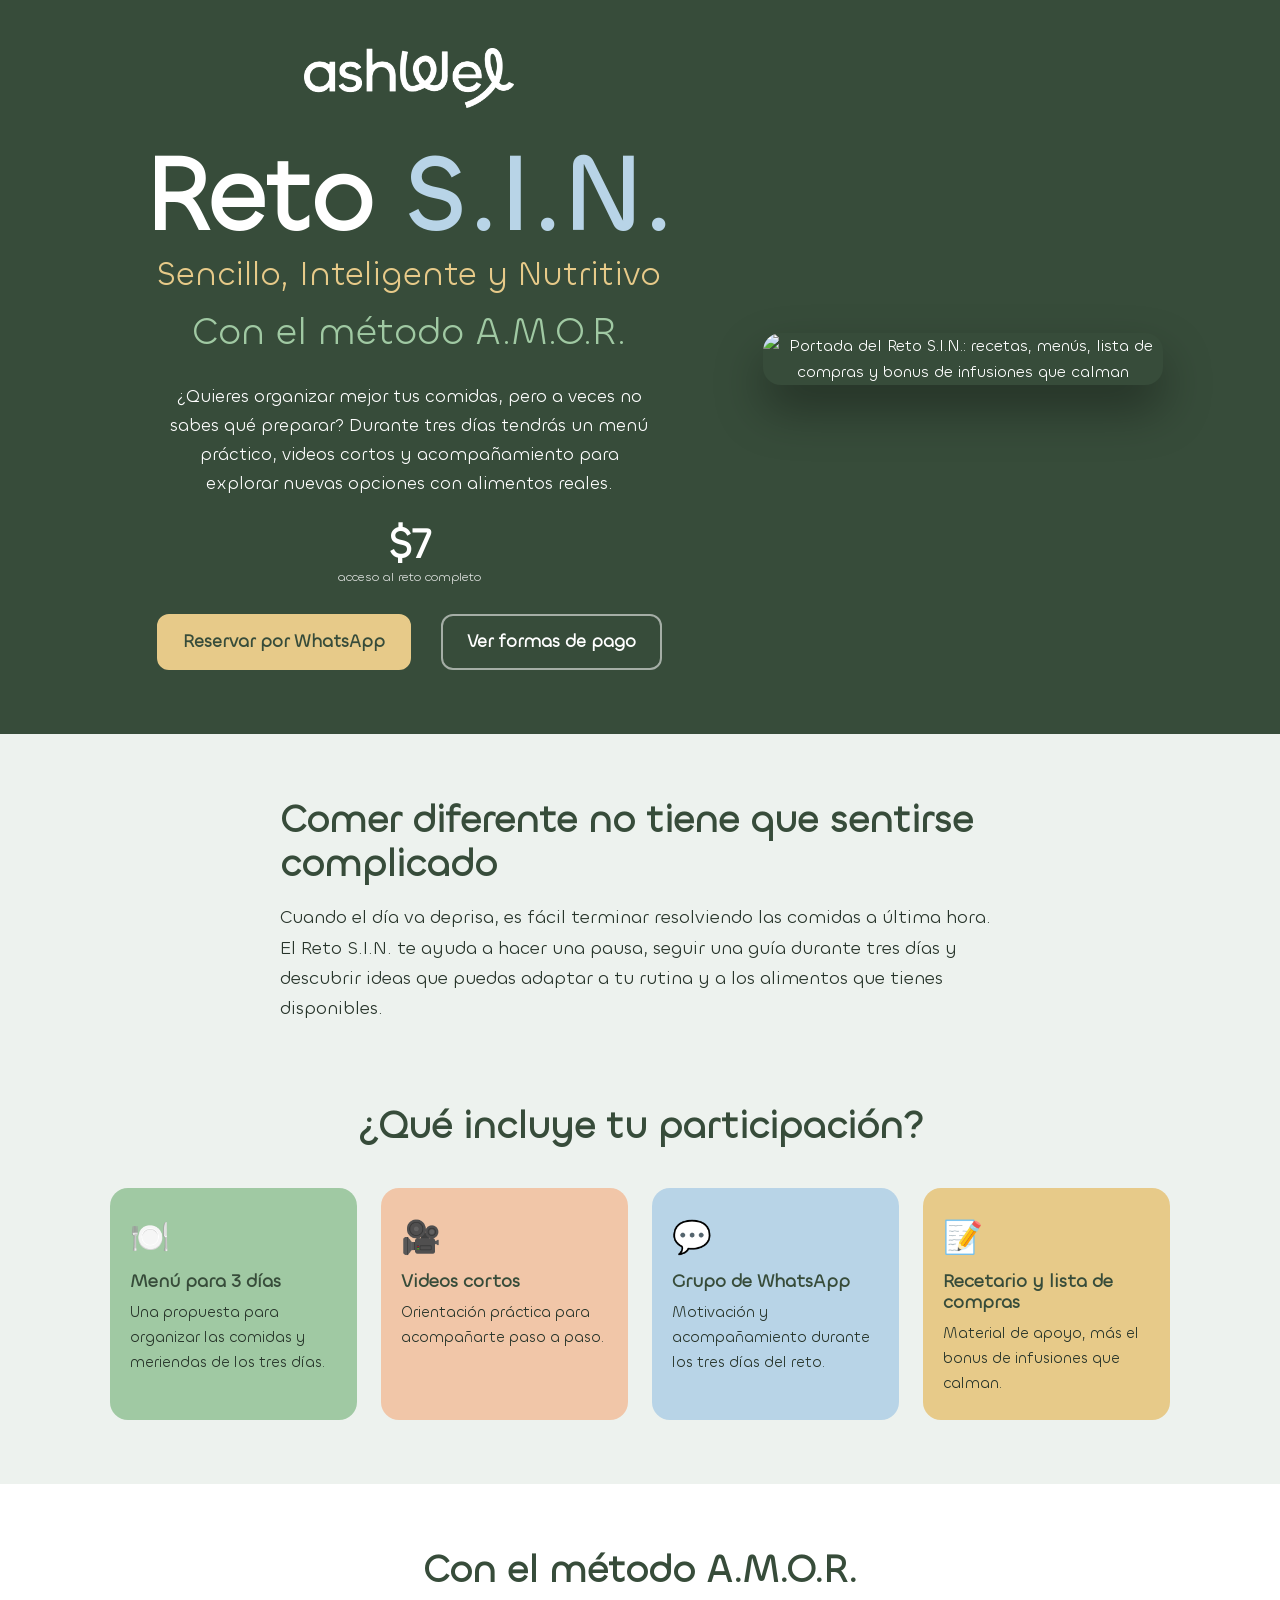
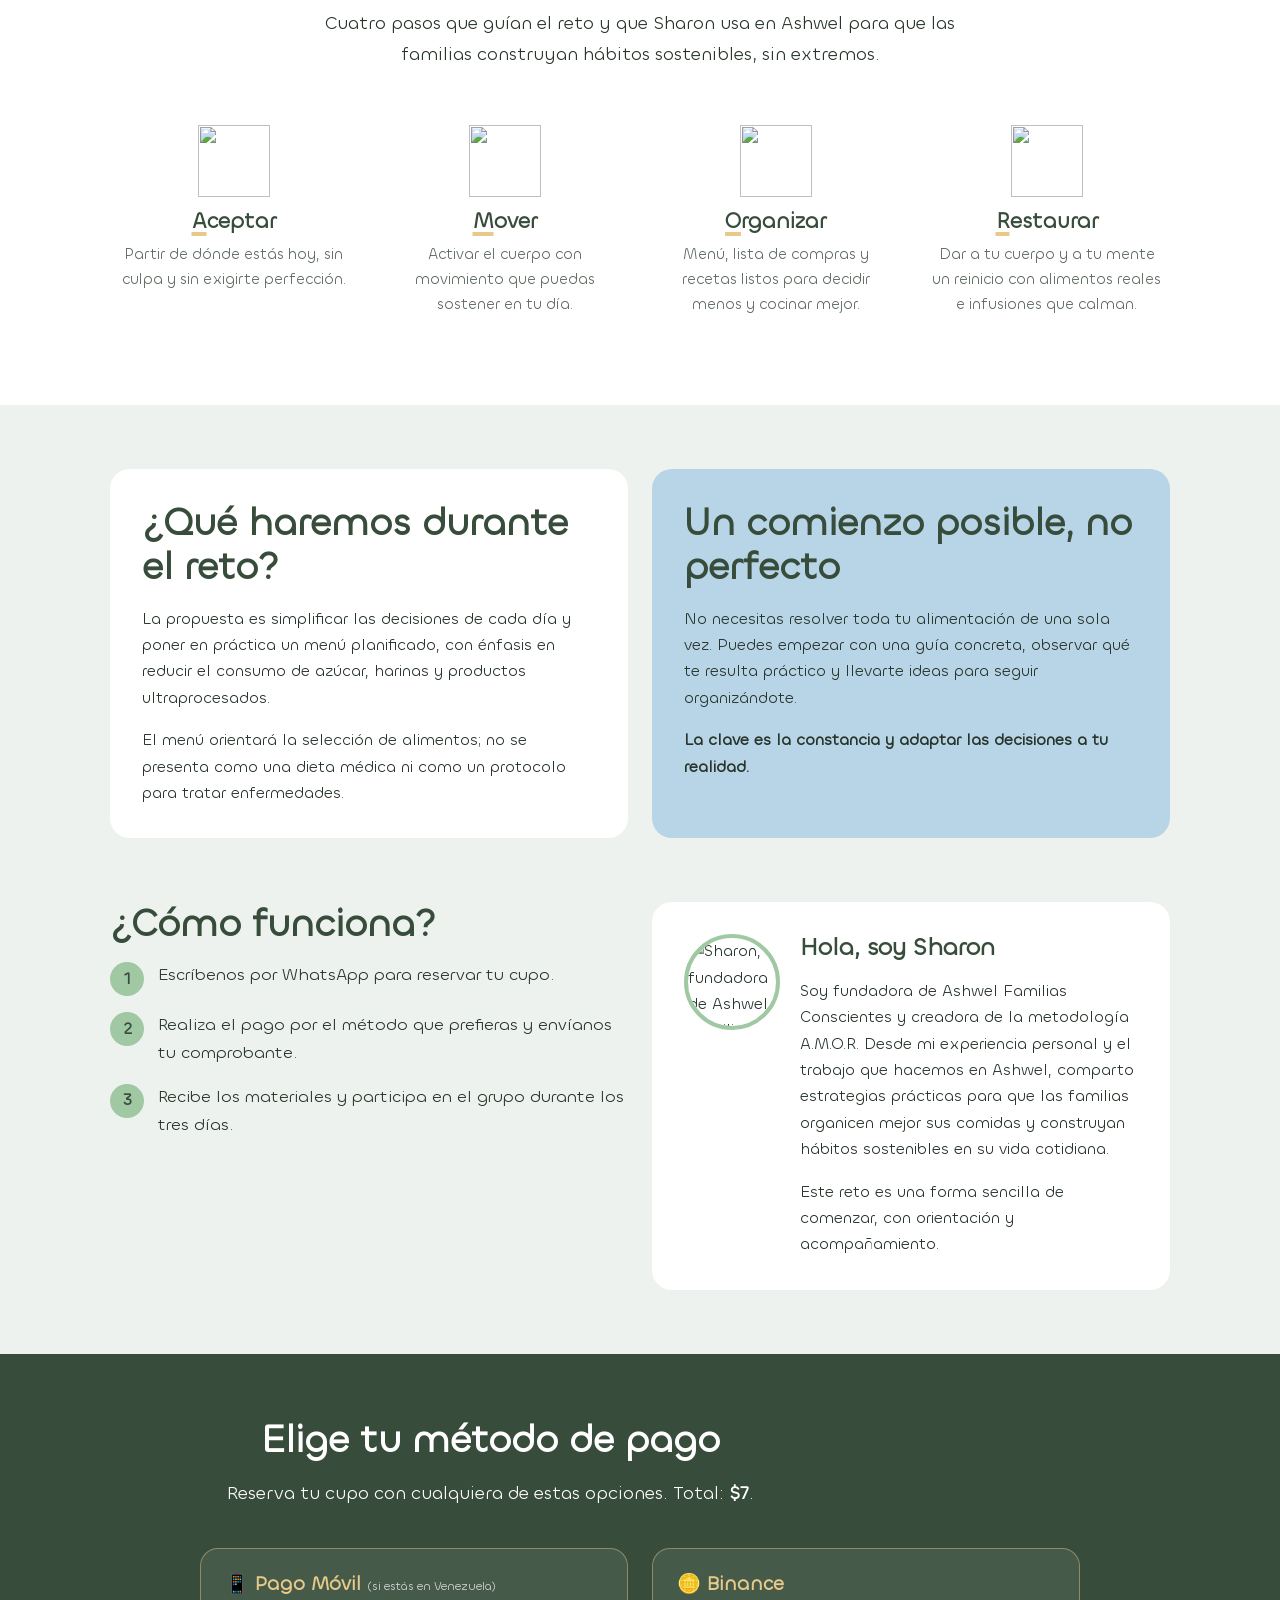
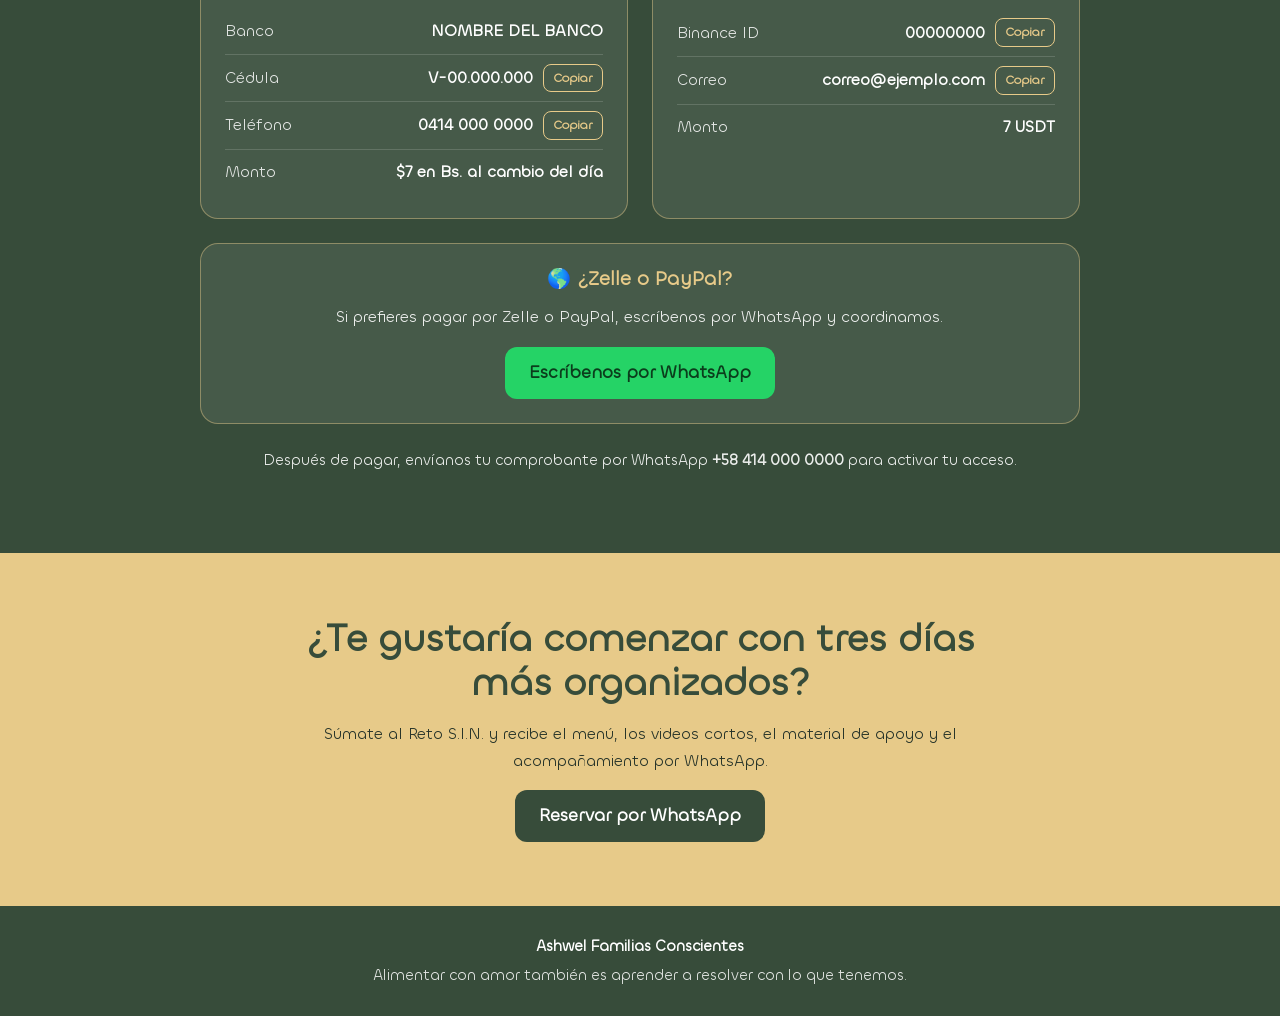
==== education/sin/index.html @ 54a3da15 "Create Reto SIN landing page." ====
<!DOCTYPE html>
<html lang="es">
<head>
  <meta charset="UTF-8">
  <meta name="viewport" content="width=device-width, initial-scale=1">
  <title>Reto S.I.N. · Sencillo Inteligente y Nutritivo | Ashwel Familias Conscientes</title>
  <meta name="description" content="Tres días con menú completo, recetario, lista de compras, videos cortos y acompañamiento por WhatsApp, con el método A.M.O.R. de Ashwel.">
  <meta name="theme-color" content="#374C3A">
  <link rel="icon" type="image/png" href="../../img/logo_mini_blanco.png">

  <!-- Logo VERDE OSCURO cuando la pestaña/sistema está en MODO CLARO -->
  <link rel="icon" type="image/png" href="../../img/logo_mini.png" media="(prefers-color-scheme: light)">

  <!-- Logo BLANCO cuando la pestaña/sistema está en MODO OSCURO -->
  <link rel="icon" type="image/png" href="../../img/logo_mini_blanco.png" media="(prefers-color-scheme: dark)">

  <!-- Compartir en redes (WhatsApp, Instagram, Facebook). CAMBIAR tudominio.com por tu dominio real -->
  <meta property="og:type" content="website">
  <meta property="og:locale" content="es_LA">
  <meta property="og:site_name" content="Ashwel Familias Conscientes">
  <meta property="og:title" content="Reto S.I.N. · Reset Consciente en 3 Días">
  <meta property="og:description" content="Sencillo, Inteligente y Nutritivo. Menú, recetas, lista de compras y acompañamiento por WhatsApp.">
  <meta property="og:url" content="https://ashwel.com/education/sin/">
  <meta property="og:image" content="https://ashwel.com/education/sin/img/og-reto-sin.jpg">
  <meta property="og:image:width" content="1200">
  <meta property="og:image:height" content="630">
  <meta name="twitter:card" content="summary_large_image">
  <meta name="twitter:title" content="Reto S.I.N. · Reset Consciente en 3 Días">
  <meta name="twitter:description" content="Sencillo, Inteligente y Nutritivo. Menú, recetas, lista de compras y acompañamiento por WhatsApp.">
  <meta name="twitter:image" content="https://ashwel.com/education/sin/img/og-reto-sin.jpg">

  <!-- Bootstrap 5 + Bootstrap Icons -->
  <link href="https://cdn.jsdelivr.net/npm/bootstrap@5.3.3/dist/css/bootstrap.min.css" rel="stylesheet">
  <link href="https://cdn.jsdelivr.net/npm/bootstrap-icons@1.11.3/font/bootstrap-icons.min.css" rel="stylesheet">

  <!-- Tipografía oficial (Chillax) y estilos globales del proyecto -->
  <link rel="stylesheet" href="../../css/chillax.css">
  <link rel="stylesheet" href="../../css/styles.css">

  <!-- Estilos propios de esta landing (van al final para tener prioridad) -->
  <link rel="stylesheet" href="css/styles.css">
</head>
<body>

  <!-- HERO -->
  <header class="hero">
    <div class="container">
      <div class="row align-items-center g-4 g-lg-5">
        <div class="col-lg-7 order-2 order-lg-1">
          <img class="hero-logo" src="../../img/logo_blanco.png" alt="Ashwel Familias Conscientes">
          <p class="hero-kicker">Reto <span>S.I.N.</span></p>
          <h1>Sencillo, Inteligente y Nutritivo</h1>
          <p class="hero-sub">Con el método A.M.O.R.</p>
          <p class="hero-copy">
            ¿Quieres organizar mejor tus comidas, pero a veces no sabes qué preparar?
            Durante tres días tendrás un menú práctico, videos cortos y acompañamiento
            para explorar nuevas opciones con alimentos reales.
          </p>
          <div class="hero-actions justify-content-center">
            <div class="price">$7 <small>acceso al reto completo</small></div>
            <a class="btn btn-sin btn-lg btn-whatsapp" href="https://wa.me/584140000000?text=Hola%2C%20quiero%20reservar%20mi%20cupo%20en%20el%20Reto%20S.I.N.%20de%20Ashwel." target="_blank" rel="noopener noreferrer">Reservar por WhatsApp</a>
            <a class="btn btn-ghost btn-lg btn-payments-type" href="#pago">Ver formas de pago</a>
          </div>
        </div>
        <div class="col-lg-5 order-1 order-lg-2 text-center">
          <img class="hero-cover" src="img/portada-reto-sin.png" alt="Portada del Reto S.I.N.: recetas, menús, lista de compras y bonus de infusiones que calman" width="480" height="640">
        </div>
      </div>
    </div>
  </header>

  <main>
    <!-- PROBLEMA -->
    <section class="section">
      <div class="container narrow">
        <h2>Comer diferente no tiene que sentirse complicado</h2>
        <p class="lead">
          Cuando el día va deprisa, es fácil terminar resolviendo las comidas a última hora.
          El Reto S.I.N. te ayuda a hacer una pausa, seguir una guía durante tres días y
          descubrir ideas que puedas adaptar a tu rutina y a los alimentos que tienes disponibles.
        </p>
      </div>
    </section>

    <!-- QUÉ INCLUYE -->
    <section class="section pt-0">
      <div class="container">
        <h2 class="text-center">¿Qué incluye tu participación?</h2>
        <div class="row g-3 g-lg-4 mt-2">
          <div class="col-6 col-lg-3">
            <article class="include h-100 tone-life">
              <span class="include-icon" aria-hidden="true">🍽️</span>
              <h3>Menú para 3 días</h3>
              <p>Una propuesta para organizar las comidas y meriendas de los tres días.</p>
            </article>
          </div>
          <div class="col-6 col-lg-3">
            <article class="include h-100 tone-sand">
              <span class="include-icon" aria-hidden="true">🎥</span>
              <h3>Videos cortos</h3>
              <p>Orientación práctica para acompañarte paso a paso.</p>
            </article>
          </div>
          <div class="col-6 col-lg-3">
            <article class="include h-100 tone-blue">
              <span class="include-icon" aria-hidden="true">💬</span>
              <h3>Grupo de WhatsApp</h3>
              <p>Motivación y acompañamiento durante los tres días del reto.</p>
            </article>
          </div>
          <div class="col-6 col-lg-3">
            <article class="include h-100 tone-crayola">
              <span class="include-icon" aria-hidden="true">📝</span>
              <h3>Recetario y lista de compras</h3>
              <p>Material de apoyo, más el bonus de infusiones que calman.</p>
            </article>
          </div>
        </div>
      </div>
    </section>

    <!-- MÉTODO A.M.O.R. -->
    <section class="section amor" id="metodo">
      <div class="container">
        <div class="row justify-content-center">
          <div class="col-lg-8 text-center">
            <h2>Con el método A.M.O.R.</h2>
            <p class="lead">
              Cuatro pasos que guían el reto y que Sharon usa en Ashwel para que las familias
              construyan hábitos sostenibles, sin extremos.
            </p>
          </div>
        </div>
        <div class="row g-3 g-lg-4 mt-2">
          <div class="col-6 col-lg-3">
            <div class="amor-item">
              <img src="img/amor-aceptar.png" alt="" width="72" height="72">
              <h3><span>A</span>ceptar</h3>
              <p>Partir de dónde estás hoy, sin culpa y sin exigirte perfección.</p>
            </div>
          </div>
          <div class="col-6 col-lg-3">
            <div class="amor-item">
              <img src="img/amor-mover.png" alt="" width="72" height="72">
              <h3><span>M</span>over</h3>
              <p>Activar el cuerpo con movimiento que puedas sostener en tu día.</p>
            </div>
          </div>
          <div class="col-6 col-lg-3">
            <div class="amor-item">
              <img src="img/amor-organizar.png" alt="" width="72" height="72">
              <h3><span>O</span>rganizar</h3>
              <p>Menú, lista de compras y recetas listos para decidir menos y cocinar mejor.</p>
            </div>
          </div>
          <div class="col-6 col-lg-3">
            <div class="amor-item">
              <img src="img/amor-restaurar.png" alt="" width="72" height="72">
              <h3><span>R</span>estaurar</h3>
              <p>Dar a tu cuerpo y a tu mente un reinicio con alimentos reales e infusiones que calman.</p>
            </div>
          </div>
        </div>
      </div>
    </section>

    <!-- QUÉ HAREMOS -->
    <section class="section">
      <div class="container">
        <div class="row g-4">
          <div class="col-lg-6">
            <div class="panel h-100">
              <h2>¿Qué haremos durante el reto?</h2>
              <p>
                La propuesta es simplificar las decisiones de cada día y poner en práctica un menú
                planificado, con énfasis en reducir el consumo de azúcar, harinas y productos ultraprocesados.
              </p>
              <p class="mb-0">
                El menú orientará la selección de alimentos; no se presenta como una dieta médica ni
                como un protocolo para tratar enfermedades.
              </p>
            </div>
          </div>
          <div class="col-lg-6">
            <div class="panel panel-blue h-100">
              <h2>Un comienzo posible, no perfecto</h2>
              <p>
                No necesitas resolver toda tu alimentación de una sola vez. Puedes empezar con una guía
                concreta, observar qué te resulta práctico y llevarte ideas para seguir organizándote.
              </p>
              <p class="mb-0"><strong>La clave es la constancia y adaptar las decisiones a tu realidad.</strong></p>
            </div>
          </div>
        </div>
      </div>
    </section>

    <!-- CÓMO FUNCIONA + SHARON -->
    <section class="section pt-0">
      <div class="container">
        <div class="row g-4 align-items-start">
          <div class="col-lg-6">
            <h2>¿Cómo funciona?</h2>
            <ol class="steps">
              <li>Escríbenos por WhatsApp para reservar tu cupo.</li>
              <li>Realiza el pago por el método que prefieras y envíanos tu comprobante.</li>
              <li>Recibe los materiales y participa en el grupo durante los tres días.</li>
            </ol>
          </div>
          <div class="col-lg-6">
            <div class="panel sharon">
              <img src="img/sharon.jpg" alt="Sharon, fundadora de Ashwel Familias Conscientes" width="120" height="120">
              <div>
                <h2>Hola, soy Sharon</h2>
                <p>
                  Soy fundadora de Ashwel Familias Conscientes y creadora de la metodología A.M.O.R.
                  Desde mi experiencia personal y el trabajo que hacemos en Ashwel, comparto estrategias
                  prácticas para que las familias organicen mejor sus comidas y construyan hábitos
                  sostenibles en su vida cotidiana.
                </p>
                <p class="mb-0">Este reto es una forma sencilla de comenzar, con orientación y acompañamiento.</p>
              </div>
            </div>
          </div>
        </div>
      </div>
    </section>

    <!-- PAGO -->
    <section class="section pay" id="pago">
      <div class="container">
        <div class="narrow text-center">
          <h2>Elige tu método de pago</h2>
          <p class="lead">Reserva tu cupo con cualquiera de estas opciones. Total: <strong>$7</strong>.</p>
        </div>

        <div class="row g-3 g-lg-4 justify-content-center mt-1">
          <!-- Pago móvil -->
          <div class="col-md-6 col-lg-5">
            <div class="pay-card h-100">
              <h3><span aria-hidden="true">📱</span> Pago Móvil <small>(si estás en Venezuela)</small></h3>
              <dl class="pay-list">
                <div><dt>Banco</dt><dd>NOMBRE DEL BANCO</dd></div>
                <div><dt>Cédula</dt><dd><span id="pm-cedula">V-00.000.000</span><button type="button" class="copy" data-copy="pm-cedula">Copiar</button></dd></div>
                <div><dt>Teléfono</dt><dd><span id="pm-tel">0414 000 0000</span><button type="button" class="copy" data-copy="pm-tel">Copiar</button></dd></div>
                <div><dt>Monto</dt><dd>$7 en Bs. al cambio del día</dd></div>
              </dl>
            </div>
          </div>

          <!-- Binance -->
          <div class="col-md-6 col-lg-5">
            <div class="pay-card h-100">
              <h3><span aria-hidden="true">🪙</span> Binance</h3>
              <dl class="pay-list">
                <div><dt>Binance ID</dt><dd><span id="bn-id">00000000</span><button type="button" class="copy" data-copy="bn-id">Copiar</button></dd></div>
                <div><dt>Correo</dt><dd><span id="bn-mail">correo@ejemplo.com</span><button type="button" class="copy" data-copy="bn-mail">Copiar</button></dd></div>
                <div><dt>Monto</dt><dd>7 USDT</dd></div>
              </dl>
            </div>
          </div>

          <!-- Zelle / PayPal -->
          <div class="col-lg-10">
            <div class="pay-card pay-other text-center">
              <h3><span aria-hidden="true">🌎</span> ¿Zelle o PayPal?</h3>
              <p>Si prefieres pagar por Zelle o PayPal, escríbenos por WhatsApp y coordinamos.</p>
              <a class="btn btn-wa btn-lg" href="https://wa.me/584140000000?text=Hola%2C%20quiero%20pagar%20el%20Reto%20S.I.N.%20por%20Zelle%2FPayPal." target="_blank" rel="noopener noreferrer">Escríbenos por WhatsApp</a>
            </div>
          </div>
        </div>
        <p class="text-center pay-note">
          Después de pagar, envíanos tu comprobante por WhatsApp
          <strong>+58 414 000 0000</strong> para activar tu acceso.
        </p>
      </div>
    </section>

    <!-- CTA FINAL -->
    <section class="final-cta">
      <div class="container narrow text-center">
        <h2>¿Te gustaría comenzar con tres días más organizados?</h2>
        <p>Súmate al Reto S.I.N. y recibe el menú, los videos cortos, el material de apoyo y el acompañamiento por WhatsApp.</p>
        <a class="btn btn-dark-sin btn-lg" href="https://wa.me/584140000000?text=Hola%2C%20quiero%20reservar%20mi%20cupo%20en%20el%20Reto%20S.I.N.%20de%20Ashwel." target="_blank" rel="noopener noreferrer">Reservar por WhatsApp</a>
      </div>
    </section>
  </main>

  <footer class="site-footer">
    <strong>Ashwel Familias Conscientes</strong>
    <p>Alimentar con amor también es aprender a resolver con lo que tenemos.</p>
  </footer>

  <script src="https://cdn.jsdelivr.net/npm/bootstrap@5.3.3/dist/js/bootstrap.bundle.min.js"></script>
  <script src="js/sin.js"></script>
</body>
</html>
---- css/chillax.css ----
/**
 * @license
 *
 * Font Family: Chillax
 * Designed by: Manushi Parikh
 * URL: https://www.fontshare.com/fonts/chillax
 * © 2023 Indian Type Foundry
 *
 * Font Styles:
 * Chillax Variable(Variable font)
 * Chillax Extralight
 * Chillax Light
 * Chillax Regular
 * Chillax Medium
 * Chillax Semibold
 * Chillax Bold
 *
*/


/**
* This is a variable font
* You can controll variable axes as shown below:
* font-variation-settings: 'wght' 700.0;
*
* available axes:

* 'wght' (range from 200.0 to 700.0)

*/

@font-face {
  font-family: 'Chillax-Variable';
  src: url('../fonts/Chillax-Variable.woff2') format('woff2'),
       url('../fonts/Chillax-Variable.woff') format('woff'),
       url('../fonts/Chillax-Variable.ttf') format('truetype');
       font-weight: 200 700;
       font-display: swap;
       font-style: normal;
}


@font-face {
  font-family: 'Chillax-Extralight';
  src: url('../fonts/Chillax-Extralight.woff2') format('woff2'),
       url('../fonts/Chillax-Extralight.woff') format('woff'),
       url('../fonts/Chillax-Extralight.ttf') format('truetype');
       font-weight: 200;
       font-display: swap;
       font-style: normal;
}


@font-face {
  font-family: 'Chillax-Light';
  src: url('../fonts/Chillax-Light.woff2') format('woff2'),
       url('../fonts/Chillax-Light.woff') format('woff'),
       url('../fonts/Chillax-Light.ttf') format('truetype');
       font-weight: 300;
       font-display: swap;
       font-style: normal;
}


@font-face {
  font-family: 'Chillax-Regular';
  src: url('../fonts/Chillax-Regular.woff2') format('woff2'),
       url('../fonts/Chillax-Regular.woff') format('woff'),
       url('../fonts/Chillax-Regular.ttf') format('truetype');
       font-weight: 400;
       font-display: swap;
       font-style: normal;
}


@font-face {
  font-family: 'Chillax-Medium';
  src: url('../fonts/Chillax-Medium.woff2') format('woff2'),
       url('../fonts/Chillax-Medium.woff') format('woff'),
       url('../fonts/Chillax-Medium.ttf') format('truetype');
       font-weight: 500;
       font-display: swap;
       font-style: normal;
}


@font-face {
  font-family: 'Chillax-Semibold';
  src: url('../fonts/Chillax-Semibold.woff2') format('woff2'),
       url('../fonts/Chillax-Semibold.woff') format('woff'),
       url('../fonts/Chillax-Semibold.ttf') format('truetype');
       font-weight: 600;
       font-display: swap;
       font-style: normal;
}


@font-face {
  font-family: 'Chillax-Bold';
  src: url('../fonts/Chillax-Bold.woff2') format('woff2'),
       url('../fonts/Chillax-Bold.woff') format('woff'),
       url('../fonts/Chillax-Bold.ttf') format('truetype');
       font-weight: 700;
       font-display: swap;
       font-style: normal;
}
---- css/styles.css ----
:root {
    /* Paleta de colores Ashwel */
    --primary: #374C3A; /* Green Ashwel */
    --primary-dark: #374C3A; /* Green Ashwel (Color del texto del logo) */
    --secondary: #A0C9A3; /* Green Life */
    --bg-creme: #E7CA89; /* Crayola */
    --bg-light: #EDF2EE; /* White Calm */
    --text-dark: #374C3A;
    --text-light: #EDF2EE;
    --white: #FFFFFF;
    --border-radius: 8px;
    --font-family: 'Chillax-Regular', 'Poppins', sans-serif;
    --font-family-extralight: 'Chillax-Extralight', 'Poppins', sans-serif;
    --font-family-light: 'Chillax-Light', 'Poppins', sans-serif;
    --font-family-medium: 'Chillax-Medium', 'Poppins', sans-serif;
    --font-family-semibold: 'Chillax-Semibold', 'Poppins', sans-serif;
    --font-family-bold: 'Chillax-Bold', 'Poppins', sans-serif;

    --bs-body-bg: #EDF2EE;
}

/* Scroll suave para los enlaces del menú */
html {
    scroll-behavior: smooth;
}

* {
    box-sizing: border-box;
    margin: 0;
    padding: 0;
}

body {
    font-family: var(--font-family);
    color: var(--text-dark);
    line-height: 1.6;
    background-color: var(--white);
}

h1, h2, h3, h4, h5, h6 {
    font-family: var(--font-family-semibold);
}

.container {
    max-width: 1100px;
    margin: 0 auto;
    padding: 0 20px;
}

.text-center {
    text-align: center;
}

/* --- Navbar --- */
/* .navbar {
    background-color: var(--white);
    box-shadow: 0 2px 10px rgba(0,0,0,0.05);
    position: sticky; /* Se queda pegado arriba */
   /* top: 0;
    z-index: 1000;
    padding: 10px 0;
} */
.nav-container {
    max-width: 1100px;
    margin: 0 auto;
    padding: 0 20px;
    display: flex;
    justify-content: space-between;
    align-items: center;
}
.nav-logo img {
    height: 45px; /* Ajusta la altura del logo según necesites */
    width: auto;
}
.nav-menu {
    display: flex;
    list-style: none;
    gap: 25px;
    align-items: center;
}
.nav-link {
    text-decoration: none;
    color: var(--text-dark);
    font-weight: 500;
    transition: color 0.3s ease;
    font-family: var(--font-family-medium);
}
.nav-link:hover {
    color: var(--primary);
}

/*backgrounds*/
.bg-primary {
    background-color: var(--primary) !important;
}
.bg-secondary {
    background-color: var(--secondary) !important;
}
.bg-creme {
    background-color: var(--bg-creme) !important;
}

/* Secciones */
.section {
    padding: 80px 0;
}
.section-light {
    background-color: var(--bg-light);
}

.section-title {
    font-size: 2.2rem;
    color: var(--primary-dark);
    margin-bottom: 40px;
    text-align: center;
    font-weight: 600;
}

/* Hero */
.hero {
    background-color: var(--bg-light);
    padding: 60px 0;
    text-align: center;
}
.hero-content {
    display: flex;
    flex-direction: column;
    align-items: center;
    gap: 20px;
}
.hero-image {
    width: 100%;
    max-width: 400px;
    border-radius: 10%; /* Circular */
    margin-bottom: 20px;
    box-shadow: 0 10px 20px rgba(0,0,0,0.1);
}
.hero h1 {
    font-size: 2.8rem;
    color: var(--primary-dark);
    line-height: 1.2;
    max-width: 800px;
}
.subtitle {
    font-size: 1.2rem;
    color: var(--text-dark);
    max-width: 600px;
}

/* Botones */
.btn {
    display: inline-block;
    padding: 14px 32px;
    border: none;
    border-radius: var(--border-radius);
    font-size: 1.1rem;
    font-weight: 600;
    cursor: pointer;
    text-decoration: none;
    transition: all 0.3s ease;
    font-family: var(--font-family);
}
.btn-primary {
    background-color: var(--primary);
    color: var(--white);
}
.btn-primary:hover {
    background-color: var(--primary-dark);
    transform: translateY(-2px);
    box-shadow: 0 4px 12px rgba(74, 93, 35, 0.2);
}
.btn-secondary {
    background-color: var(--secondary);
    color: var(--white);
    margin-top: 15px;
}
.btn-secondary:hover {
    background-color: #a84a2e;
}

/* Checklist */
.checklist {
    list-style: none;
    max-width: 600px;
    margin: 0 auto;
}
.checklist li {
    font-size: 1.2rem;
    margin-bottom: 15px;
    padding: 10px;
    background: var(--secondary);
    border-left: 4px solid var(--primary);
    border-radius: 4px;
    box-shadow: 0 2px 5px rgba(0,0,0,0.05);
}

/* Grid de Tarjetas */
.cards-grid {
    display: grid;
    grid-template-columns: repeat(auto-fit, minmax(280px, 1fr));
    gap: 30px;
}
.card, .testimonial-card, .product-card {
    background: var(--white);
    padding: 30px;
    border-radius: var(--border-radius);
    text-align: start;
    box-shadow: 0 4px 15px rgba(0,0,0,0.05);
    transition: transform 0.3s;
}
.card:hover, .testimonial-card:hover, .product-card:hover {
    transform: translateY(-5px);
}
.card-icon {
    font-size: 2.5rem;
    margin-bottom: 15px;
    height: 150px;
}
.card h3, .product-card h3 {
    color: var(--primary-dark);
    margin-bottom: 10px;
}
.author {
    color: var(--secondary);
    font-size: 0.9rem;
    margin-top: 15px;
}

.testimonial-wrapper {
    display: flex;
    justify-content: center;
    text-align: center;
    margin-top: -5rem;
}

.testimonial-svg {
    width: 100%;
    height: auto;
    display: block;
    border-radius: 16px;
    max-width: 25rem;
}

.product-card img {
    width: 100%;
    height: 200px;
    object-fit: cover;
    border-radius: 4px;
    margin-bottom: 15px;
}

/* Historia */
.story-container {
    display: flex;
    align-items: center;
    gap: 40px;
}
.story-text {
    flex: 1;
    text-align: left;
}
.story-text p {
    margin-bottom: 20px;
    font-size: 1.1rem;
}
.story-image {
    flex: 1;
}
.story-image img {
    width: 100%;
    border-radius: var(--border-radius);
}
.story-image iframe {
    height: 315px; /* Altura por defecto (móvil) */
}

@media (min-width: 768px) {
    .story-image iframe {
        height: 415px; /* Altura para tablets y escritorio */
    }
}

/* Formulario Lead Magnet */
.form-container {
    max-width: 500px;
    margin: 30px auto 0;
    background: var(--white);
    padding: 30px;
    border-radius: var(--border-radius);
    box-shadow: 0 5px 20px rgba(0,0,0,0.1);
    text-align: left;
}
.hidden {
    display: none;
}
.form-group {
    margin-bottom: 20px;
}
.form-group label {
    display: block;
    margin-bottom: 5px;
    font-weight: 500;
    color: var(--text-dark);
}
.form-group input {
    width: 100%;
    padding: 12px;
    border: 1px solid #ddd;
    border-radius: 4px;
    font-family: var(--font-family);
    font-size: 1rem;
}
.form-message {
    text-align: center;
    margin-top: 15px;
    font-weight: 600;
}
.success {
    color: var(--secondary);
}
.error {
    color: var(--bg-creme);
}

/* Footer CTA */
.section-cta {
    background-color: var(--white);
}
footer.hero {
    padding: 40px 0;
}
footer.hero h2 {
    color: var(--white);
    font-size: 2rem;
}
footer.hero .subtitle {
    color: #e0e0e0;
}
.footer-text {
    margin-top: 40px;
    font-size: 0.9rem;
    color: #c0c0c0;
}

/* Responsive */
@media (max-width: 768px) {
    .hero h1 { font-size: 2.2rem; }
    .story-container { flex-direction: column; }
    .story-image { width: 100%; max-width: 400px; }
    
    /* Ajustes menú móvil */
    .nav-menu {
        gap: 15px;
        font-size: 0.9rem;
    }
    .nav-logo img {
        height: 35px;
    }
}

@media (max-width: 600px) {
    .nav-container {
        flex-direction: column;
        gap: 10px;
    }
    .nav-menu {
        flex-wrap: wrap;
        justify-content: center;
        gap: 10px 20px;
    }
}
---- education/sin/css/styles.css ----
/* Reto S.I.N. · estilos de la landing. Cargado después de ../../css/styles.css */
:root {
  --ashwel: #374C3A;
  --life: #A0C9A3;
  --crayola: #E7CA89;
  --sand: #F1C6A8;
  --blue: #B8D4E7;
  --calm: #EDF2EE;
  --white: #FFFFFF;
  --ink: #263329;
  --muted: #5E6A60;
  /* Chillax es la tipografía oficial; si el nombre de la familia en chillax.css es otro, cámbialo aquí */
  --font: "Chillax-Regular", system-ui, -apple-system, "Segoe UI", Roboto, sans-serif;
}
html { scroll-behavior: smooth; }
body { font-family: var(--font); color: var(--ink); background: var(--calm); line-height: 1.65; }
h1, h2, h3 { font-family: var(--font); color: var(--ashwel); line-height: 1.15; }
h2 { font-size: clamp(1.7rem, 3.6vw, 2.4rem); font-weight: 600; margin-bottom: 1rem; }
h3 { font-size: 1.15rem; font-weight: 600; }
.lead { font-size: 1.15rem; font-weight: 400; }
.narrow { max-width: 760px; }
.section { padding: 64px 0; }
.section.pt-0 { padding-top: 0; }
a:focus-visible, button:focus-visible { outline: 3px solid var(--ashwel); outline-offset: 3px; }

.btn { font-family: var(--font); font-weight: 600; border-radius: 12px; padding: .8rem 1.5rem; }
.btn-sin { background: var(--crayola); color: var(--ashwel); border: 2px solid var(--crayola); }
.btn-sin:hover { background: #dcbd75; border-color: #dcbd75; color: var(--ashwel); }
.btn-ghost { color: var(--white); border: 2px solid rgba(255,255,255,.55); }
.btn-ghost:hover { background: rgba(255,255,255,.12); color: var(--white); }
.btn-dark-sin { background: var(--ashwel); color: var(--white); }
.btn-dark-sin:hover { background: #2b3c2d; color: var(--white); }
.btn-wa { background: #25D366; color: #0b3d1c; }
.btn-wa:hover { background: #1fbd5b; color: #0b3d1c; }
.btn-whatsapp { width: auto; }
.btn-payments-type { width: auto; }

.hero { background: var(--ashwel); color: var(--white); padding: 48px 0 64px; overflow: hidden; }
.hero-logo { height: 60px; width: auto; margin-bottom: 36px; }
.hero-kicker { font-size: clamp(3.6rem, 11vw, 6.5rem); font-weight: 700; line-height: 1; margin: 0; color: var(--white); }
.hero-kicker span { color: var(--blue); letter-spacing: .04em; }
.hero h1 { color: var(--crayola); font-size: clamp(1.5rem, 3.4vw, 2.1rem); font-weight: 500; margin: .4rem 0 .3rem; }
.hero-sub { font-size: clamp(1.7rem, 3.6vw, 2.4rem); color: var(--life); margin-bottom: 1.2rem; }
.hero-copy { max-width: 100%; font-size: 1.1rem; padding: 0 10%;}
.hero-actions { display: flex; flex-wrap: wrap; align-items: center; gap: 30px; margin-top: 1.6rem; }
.price { font-size: 2.6rem; font-weight: 700; line-height: 1; width: 100%; }
.price small { display: block; font-size: .8rem; font-weight: 400; margin-top: 6px; opacity: .85; }
.hero-cover { width: 100%; max-width: 400px; height: auto; border-radius: 18px; box-shadow: 0 24px 48px rgba(0,0,0,.35); }

.include { border-radius: 18px; padding: 24px 20px; }
.include p { margin: 0; font-size: .95rem; }
.include-icon { font-size: 2rem; display: block; margin-bottom: 6px; }
.tone-life { background: var(--life); }
.tone-sand { background: var(--sand); }
.tone-blue { background: var(--blue); }
.tone-crayola { background: var(--crayola); }

.amor { background: var(--white); }
.amor-item { text-align: center; padding: 8px 6px; }
.amor-item img { width: 72px; height: 72px; object-fit: contain; margin-bottom: 12px; }
.amor-item h3 { font-size: 1.35rem; }
.amor-item h3 span { font-weight: 800; text-decoration: underline; text-decoration-color: var(--crayola); text-decoration-thickness: 4px; text-underline-offset: 4px; }
.amor-item p { font-size: .95rem; color: var(--muted); }

.panel { background: var(--white); border-radius: 20px; padding: 32px; }
.panel-blue { background: var(--blue); }
.sharon { display: flex; gap: 20px; align-items: flex-start; }
.sharon img { width: 96px; height: 96px; border-radius: 50%; object-fit: cover; flex: 0 0 auto; border: 4px solid var(--life); }
.sharon h2 { font-size: 1.5rem; }

.steps { list-style: none; padding: 0; counter-reset: step; }
.steps li { counter-increment: step; display: flex; gap: 14px; margin: 16px 0; font-size: 1.05rem; }
.steps li::before { content: counter(step); flex: 0 0 34px; height: 34px; display: grid; place-items: center; border-radius: 50%; background: var(--life); color: var(--ashwel); font-weight: 700; }

.pay { background: var(--ashwel); color: var(--white); }
.pay h2 { color: var(--white); }
.pay-card { background: rgba(255,255,255,.08); border: 1px solid rgba(231,202,137,.45); border-radius: 18px; padding: 24px; }
.pay-card h3 { color: var(--crayola); font-size: 1.2rem; margin-bottom: 14px; }
.pay-card h3 small { font-size: .75rem; font-weight: 400; color: var(--white); opacity: .8; }
.pay-list { margin: 0; }
.pay-list > div { display: flex; justify-content: space-between; align-items: center; gap: 12px; padding: 9px 0; border-bottom: 1px solid rgba(255,255,255,.15); }
.pay-list > div:last-child { border-bottom: 0; }
.pay-list dt { font-weight: 400; opacity: .85; }
.pay-list dd { margin: 0; font-weight: 600; display: flex; align-items: center; gap: 10px; text-align: right; flex-wrap: wrap; justify-content: flex-end; }
.copy { background: transparent; color: var(--crayola); border: 1px solid var(--crayola); border-radius: 8px; font-size: .78rem; font-weight: 600; padding: 3px 10px; cursor: pointer; font-family: var(--font); }
.copy:hover { background: var(--crayola); color: var(--ashwel); }
.copy.done { background: var(--life); border-color: var(--life); color: var(--ashwel); }
.pay-other p { opacity: .9; }
.pay-note { margin-top: 24px; font-size: .95rem; opacity: .9; }

.final-cta { background: var(--crayola); padding: 64px 0; }
.final-cta h2 { max-width: 700px; margin-left: auto; margin-right: auto; }
.site-footer { background: var(--ashwel); color: var(--white); padding: 28px 18px; text-align: center; font-size: .95rem; }
.site-footer p { margin: 4px 0 0; opacity: .85; }

@media (max-width: 992px) {
  .hero-actions { flex-direction: row; align-items: center; flex-wrap: wrap; gap: 30px; margin-top: 1.6rem; }
  .price { font-size: 2.6rem; font-weight: 700; line-height: 1; width: 100%;}
  .btn-whatsapp { width: auto; }
  .btn-payments-type { width: auto; }
  .btn-sin { padding: 0.8rem 0.5rem; }
  .hero-copy { max-width: 100%; font-size: 1.1rem; padding: 0 10%;}
}

@media (max-width: 768px) {
  .hero-actions { flex-direction: row; align-items: center; flex-wrap: wrap; gap: 30px; margin-top: 1.6rem; }
  .price { font-size: 2.6rem; font-weight: 700; line-height: 1; margin-right: 8px; width: 100%;}
  .btn-whatsapp { width: auto; }
  .btn-payments-type { width: auto; }
  .hero-copy { max-width: 100%; font-size: 1.1rem; padding: 0 10%;}
}

@media (max-width: 575.98px) {
  .section { padding: 44px 0; }
  .panel { padding: 24px; }
  .sharon { flex-direction: column; }
  .hero-actions { flex-direction: column; align-items: center; flex-wrap: wrap; gap: 14px; margin-top: 1.6rem; }
  .pay-list > div { flex-direction: column; align-items: flex-start; gap: 4px; }
  .pay-list dd { justify-content: flex-start; text-align: left; }
  .hero-cover { max-width: 280px; }
  .price { font-size: 2.6rem; font-weight: 700; line-height: 1; margin-right: 8px; width: 100%;}
  .btn-whatsapp { width: 100%; }
  .btn-payments-type { width: 100%; }
  .hero-copy { max-width: 100%; font-size: 1.1rem; padding: 0 10%;}
}
@media (prefers-reduced-motion: reduce) { html { scroll-behavior: auto; } }
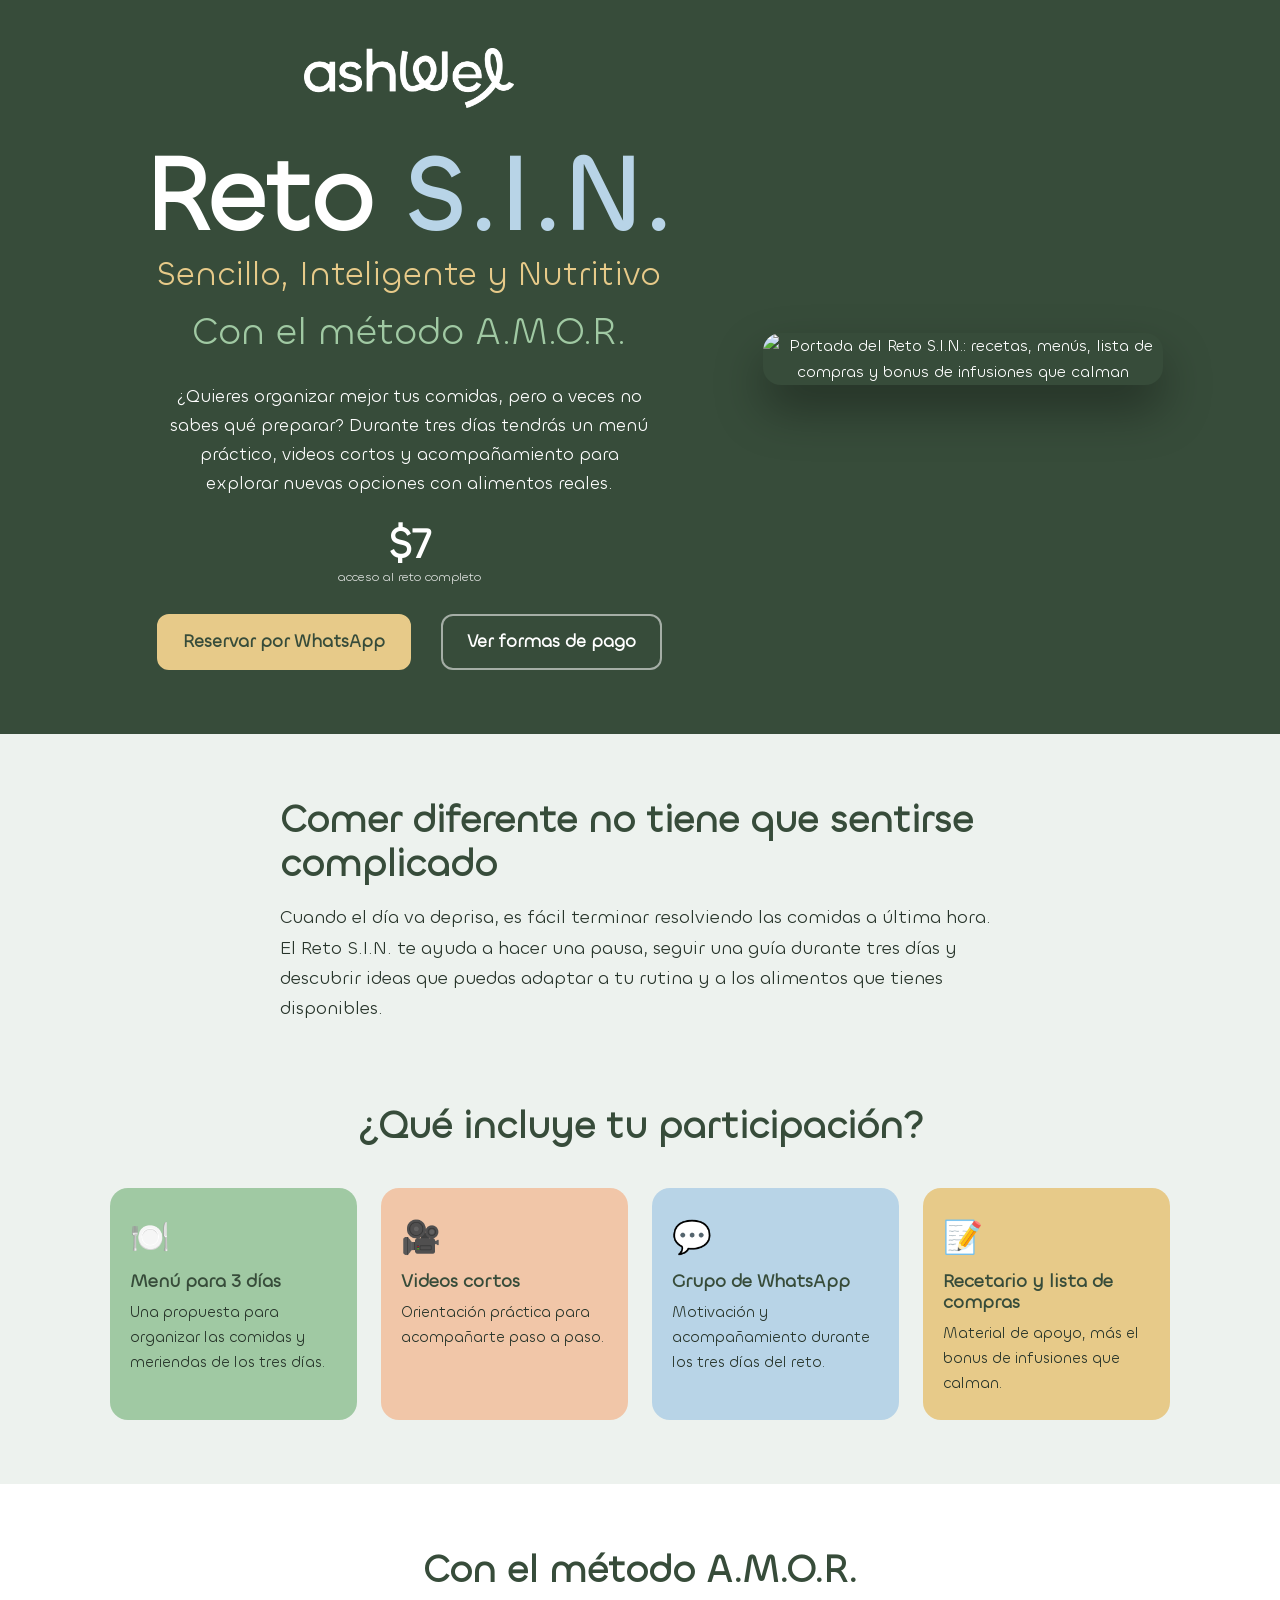
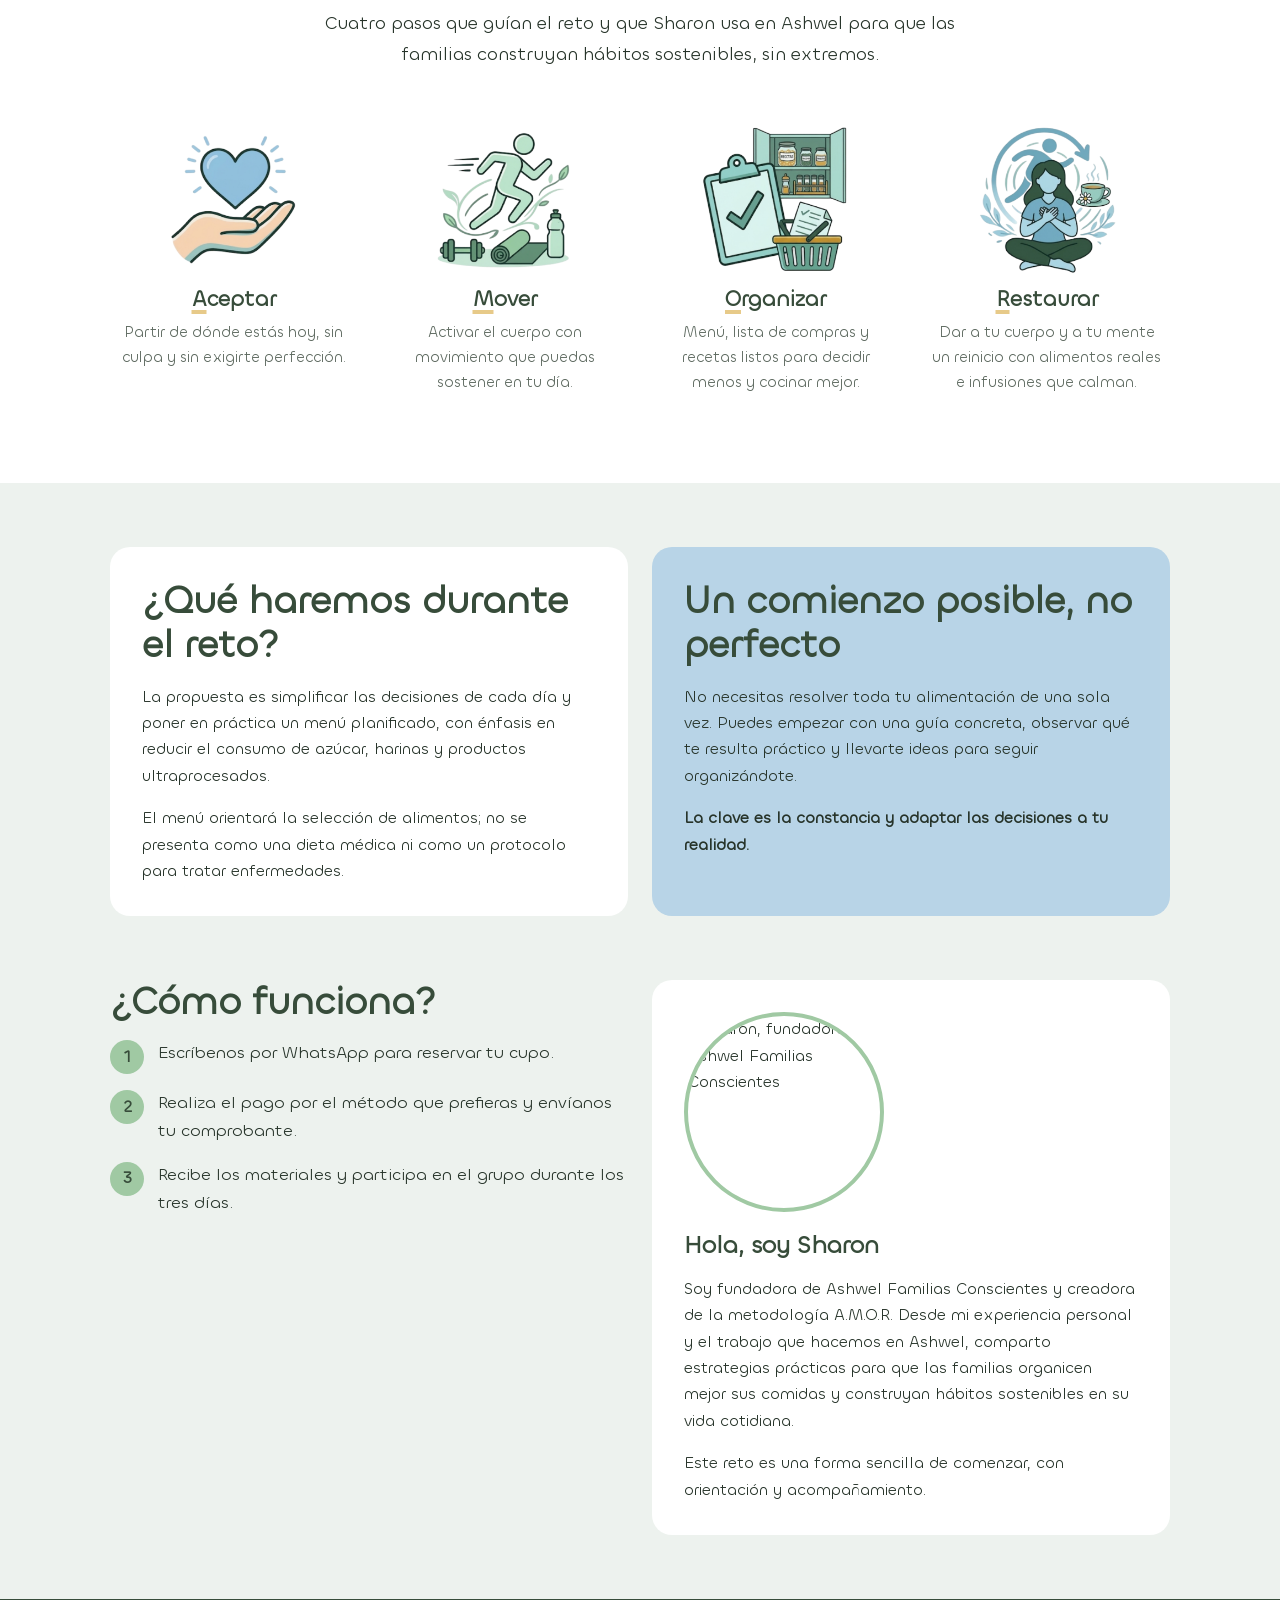
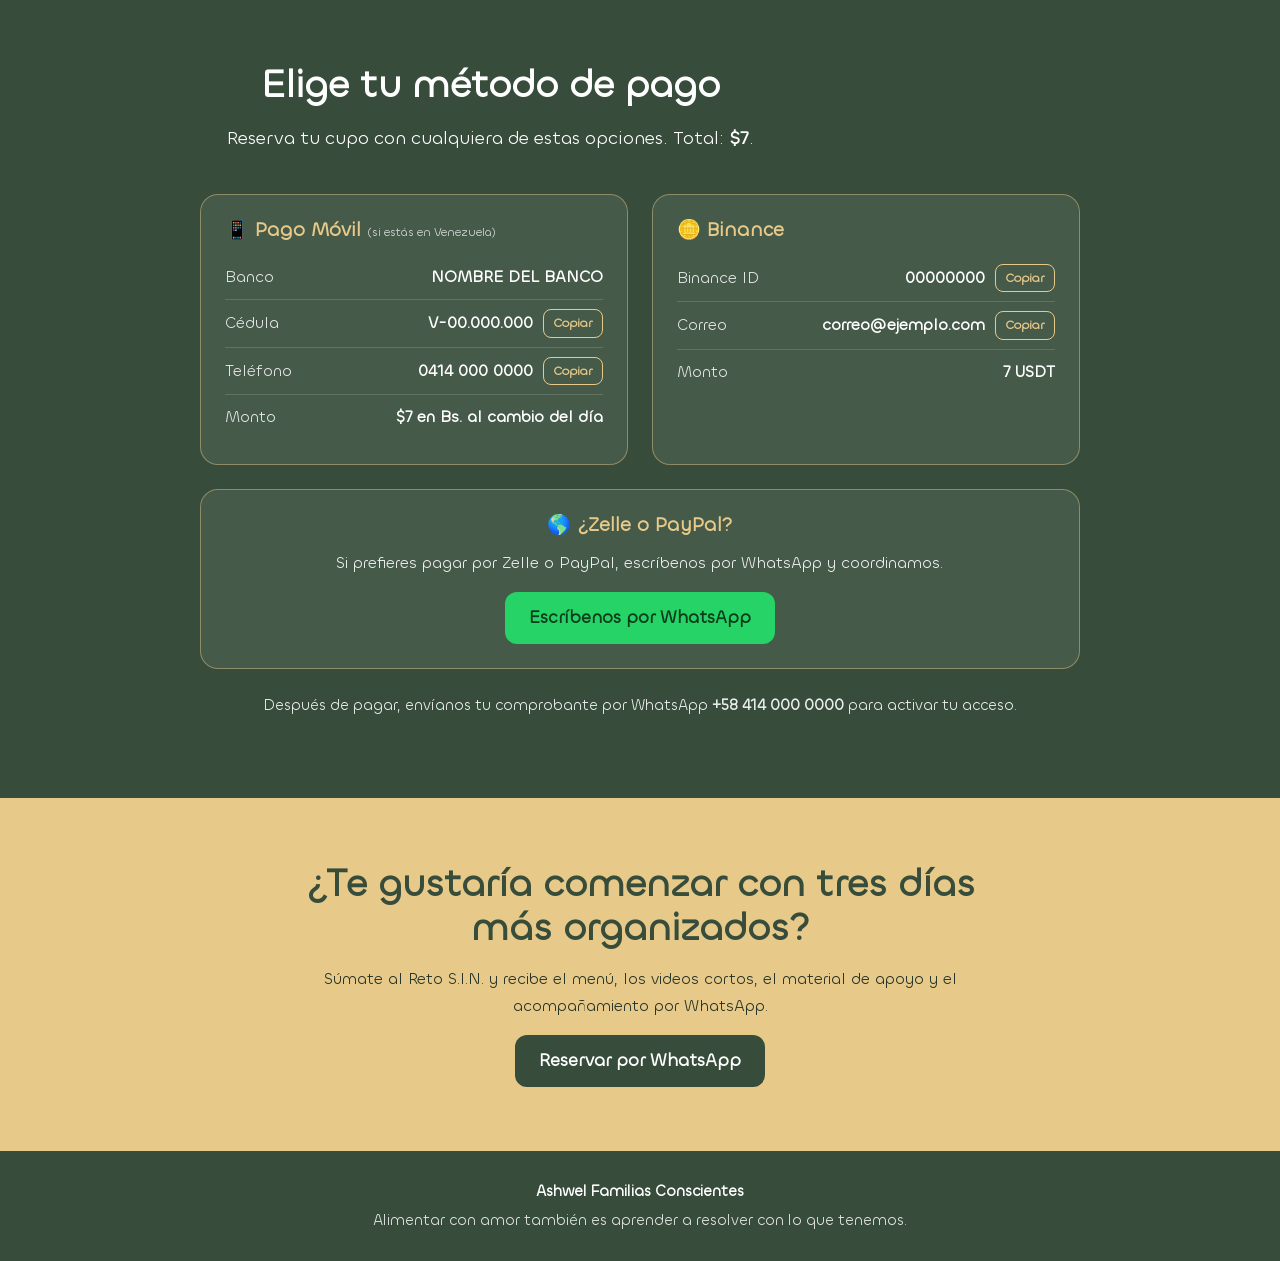
==== commit da37a50d: "Fix landing images." ====
--- a/education/sin/index.html
+++ b/education/sin/index.html
@@ -209,7 +209,7 @@
           </div>
           <div class="col-lg-6">
             <div class="panel sharon">
-              <img src="img/sharon.jpg" alt="Sharon, fundadora de Ashwel Familias Conscientes" width="120" height="120">
+              <img src="img/sharon.jpeg" alt="Sharon, fundadora de Ashwel Familias Conscientes" width="120" height="120">
               <div>
                 <h2>Hola, soy Sharon</h2>
                 <p>
@@ -292,6 +292,6 @@
   </footer>
 
   <script src="https://cdn.jsdelivr.net/npm/bootstrap@5.3.3/dist/js/bootstrap.bundle.min.js"></script>
-  <script src="js/sin.js"></script>
+  <script src="js/main.js"></script>
 </body>
 </html>
--- a/education/sin/css/styles.css
+++ b/education/sin/css/styles.css
@@ -57,15 +57,15 @@
 
 .amor { background: var(--white); }
 .amor-item { text-align: center; padding: 8px 6px; }
-.amor-item img { width: 72px; height: 72px; object-fit: contain; margin-bottom: 12px; }
+.amor-item img { width: 150px; height: 150px; object-fit: contain; margin-bottom: 12px; }
 .amor-item h3 { font-size: 1.35rem; }
 .amor-item h3 span { font-weight: 800; text-decoration: underline; text-decoration-color: var(--crayola); text-decoration-thickness: 4px; text-underline-offset: 4px; }
 .amor-item p { font-size: .95rem; color: var(--muted); }
 
 .panel { background: var(--white); border-radius: 20px; padding: 32px; }
 .panel-blue { background: var(--blue); }
-.sharon { display: flex; gap: 20px; align-items: flex-start; }
-.sharon img { width: 96px; height: 96px; border-radius: 50%; object-fit: cover; flex: 0 0 auto; border: 4px solid var(--life); }
+.sharon { display: flex; flex-direction: column; gap: 20px; align-items: flex-start; }
+.sharon img { width: 200px; height: 200px; border-radius: 50%; object-fit: cover; flex: 0 0 auto; border: 4px solid var(--life); }
 .sharon h2 { font-size: 1.5rem; }
 
 .steps { list-style: none; padding: 0; counter-reset: step; }
@@ -100,6 +100,7 @@
   .btn-payments-type { width: auto; }
   .btn-sin { padding: 0.8rem 0.5rem; }
   .hero-copy { max-width: 100%; font-size: 1.1rem; padding: 0 10%;}
+  .sharon { flex-direction: row; }
 }
 
 @media (max-width: 768px) {
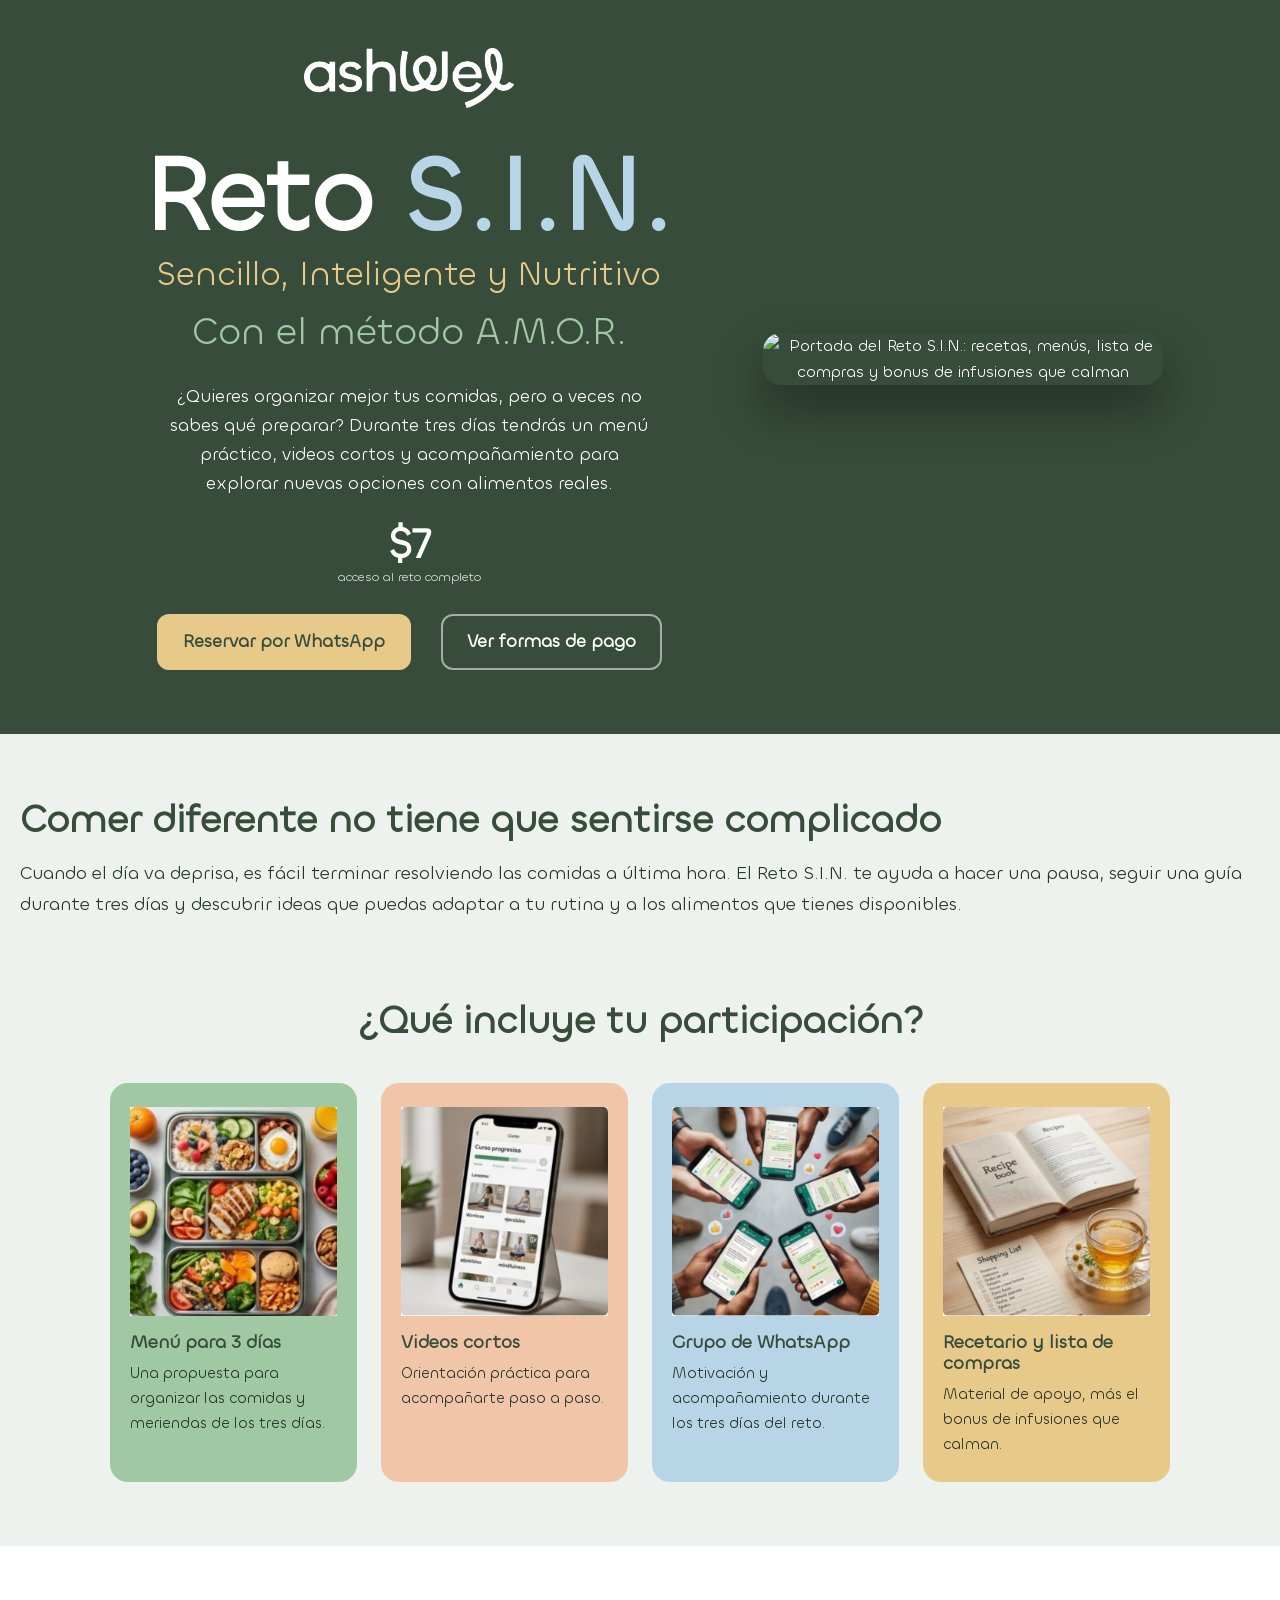
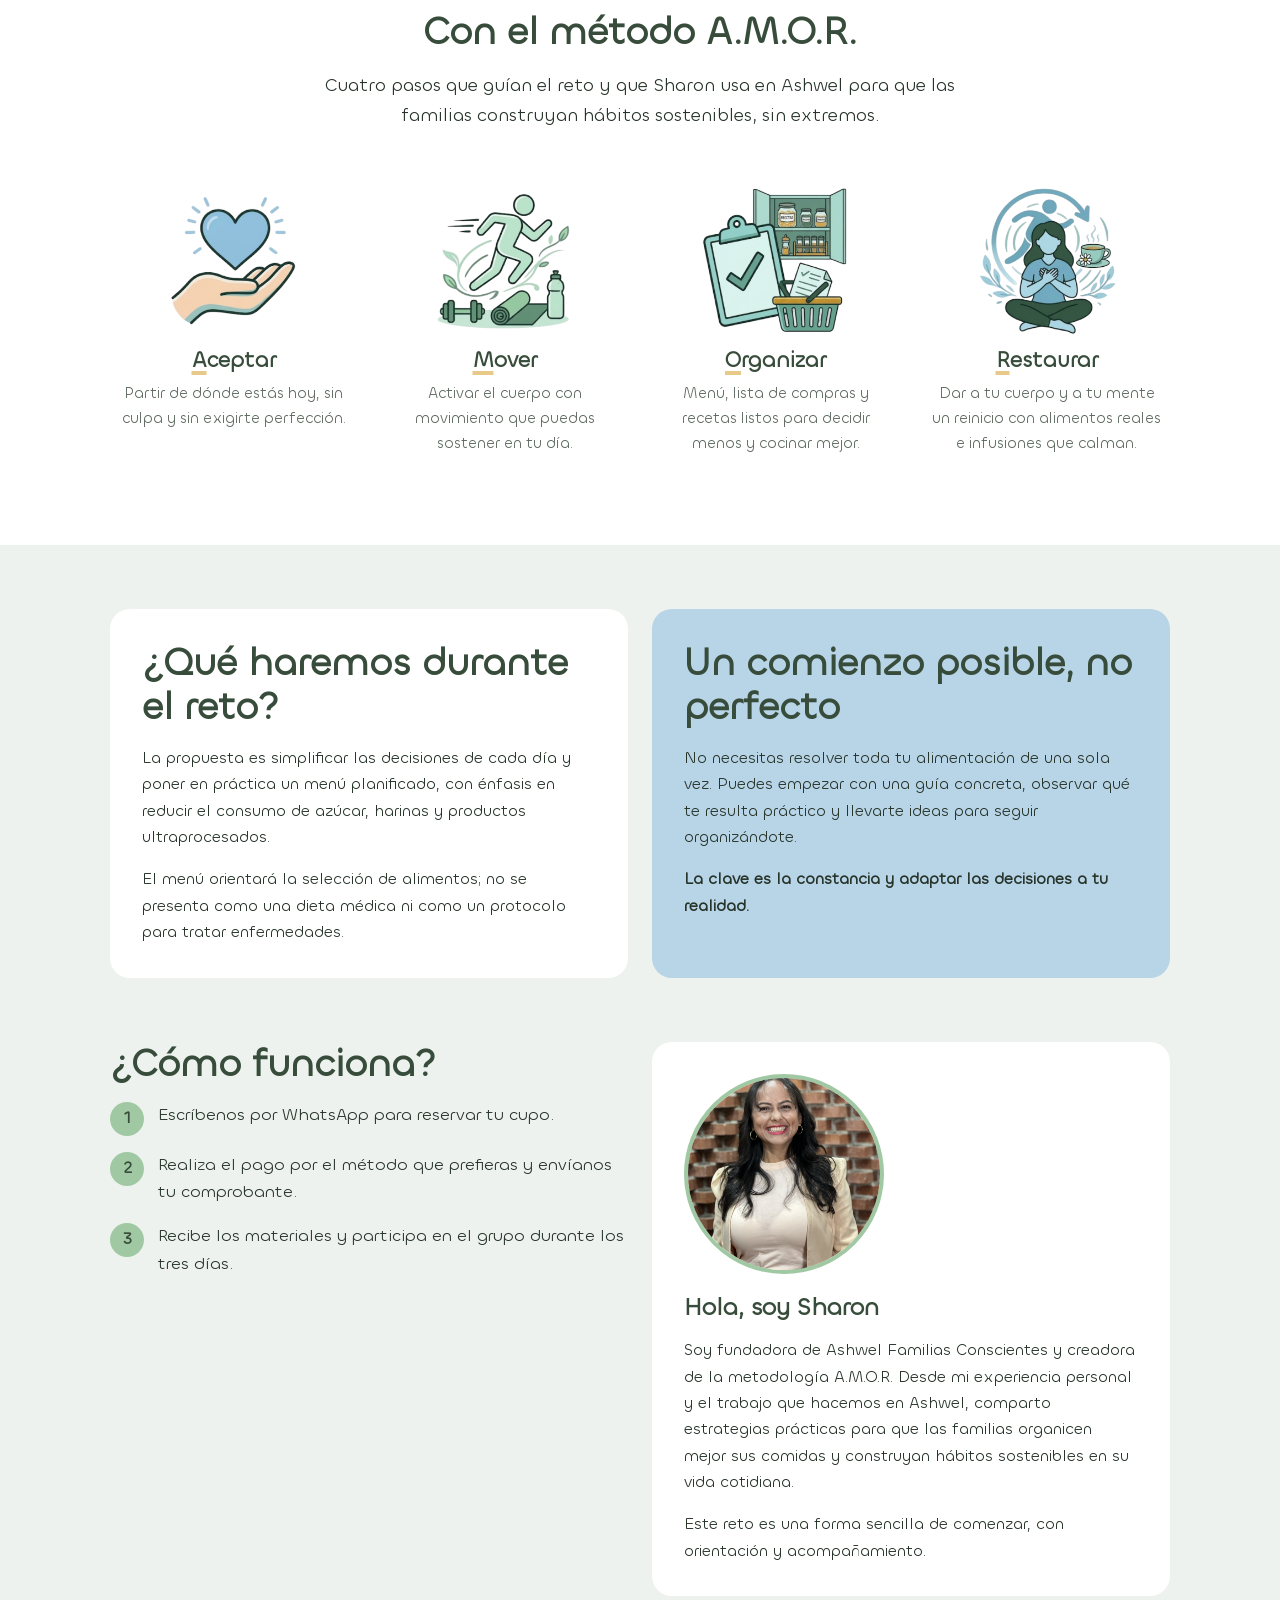
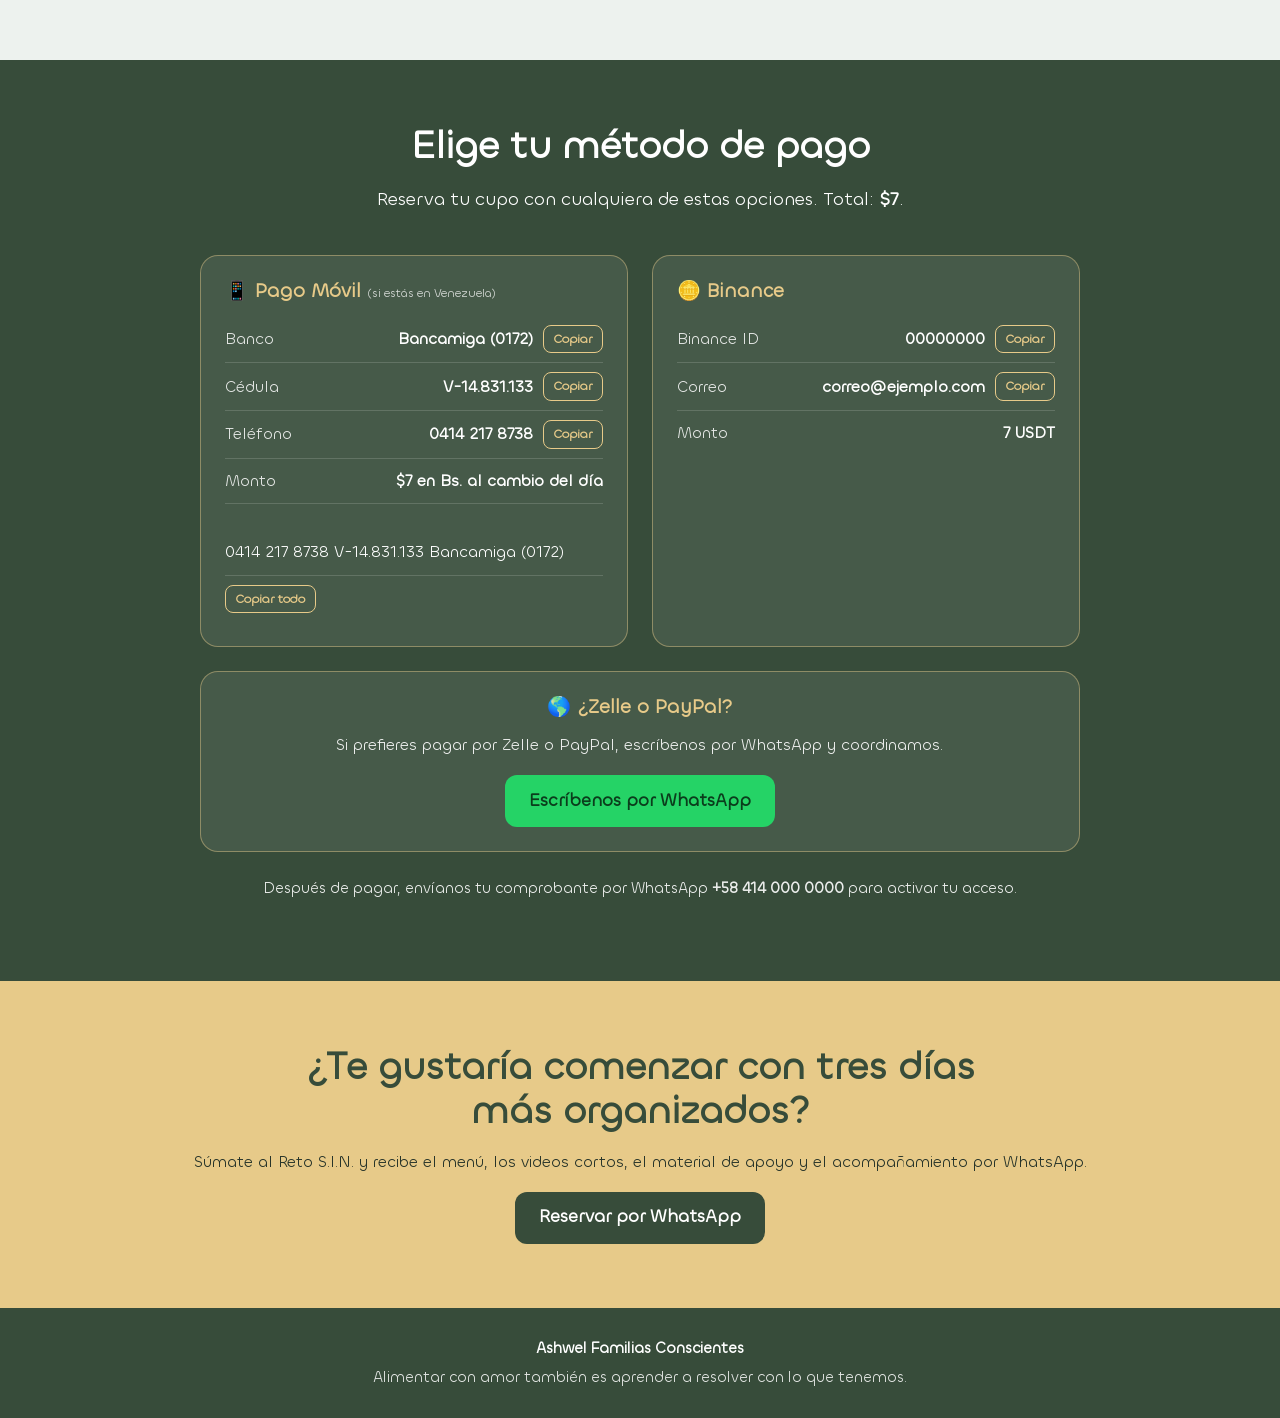
==== commit 12305d43: "Fix Taller Masas and Reto SIN." ====
--- a/education/sin/index.html
+++ b/education/sin/index.html
@@ -58,7 +58,7 @@
           </p>
           <div class="hero-actions justify-content-center">
             <div class="price">$7 <small>acceso al reto completo</small></div>
-            <a class="btn btn-sin btn-lg btn-whatsapp" href="https://wa.me/584140000000?text=Hola%2C%20quiero%20reservar%20mi%20cupo%20en%20el%20Reto%20S.I.N.%20de%20Ashwel." target="_blank" rel="noopener noreferrer">Reservar por WhatsApp</a>
+            <a class="btn btn-sin btn-lg btn-whatsapp js-whatsapp" href="https://wa.me/584140000000?text=Hola%2C%20quiero%20reservar%20mi%20cupo%20en%20el%20Reto%20S.I.N.%20de%20Ashwel." target="_blank" rel="noopener noreferrer">Reservar por WhatsApp</a>
             <a class="btn btn-ghost btn-lg btn-payments-type" href="#pago">Ver formas de pago</a>
           </div>
         </div>
@@ -89,29 +89,29 @@
         <div class="row g-3 g-lg-4 mt-2">
           <div class="col-6 col-lg-3">
             <article class="include h-100 tone-life">
-              <span class="include-icon" aria-hidden="true">🍽️</span>
-              <h3>Menú para 3 días</h3>
+              <img class="include-icon" src="img/menu.png" alt="3 presentaciones de comidas que representan lo que incluirás en el menús del reto" width="100%" height="auto">
+              <h3 class="mt-3">Menú para 3 días</h3>
               <p>Una propuesta para organizar las comidas y meriendas de los tres días.</p>
             </article>
           </div>
           <div class="col-6 col-lg-3">
             <article class="include h-100 tone-sand">
-              <span class="include-icon" aria-hidden="true">🎥</span>
-              <h3>Videos cortos</h3>
+              <img class="include-icon" src="img/short_videos.png" alt="Videos cortos que representan la orientación práctica del reto" width="100%" height="auto">
+              <h3 class="mt-3">Videos cortos</h3>
               <p>Orientación práctica para acompañarte paso a paso.</p>
             </article>
           </div>
           <div class="col-6 col-lg-3">
             <article class="include h-100 tone-blue">
-              <span class="include-icon" aria-hidden="true">💬</span>
-              <h3>Grupo de WhatsApp</h3>
+              <img class="include-icon" src="img/wa_groups.png" alt="Grupo de WhatsApp para motivación y acompañamiento durante el reto" width="100%" height="auto">
+              <h3 class="mt-3">Grupo de WhatsApp</h3>
               <p>Motivación y acompañamiento durante los tres días del reto.</p>
             </article>
           </div>
           <div class="col-6 col-lg-3">
             <article class="include h-100 tone-crayola">
-              <span class="include-icon" aria-hidden="true">📝</span>
-              <h3>Recetario y lista de compras</h3>
+              <img class="include-icon" src="img/cook_book.png" alt="Recetario y lista de compras" width="100%" height="auto">
+              <h3 class="mt-3">Recetario y lista de compras</h3>
               <p>Material de apoyo, más el bonus de infusiones que calman.</p>
             </article>
           </div>
@@ -240,10 +240,13 @@
             <div class="pay-card h-100">
               <h3><span aria-hidden="true">📱</span> Pago Móvil <small>(si estás en Venezuela)</small></h3>
               <dl class="pay-list">
-                <div><dt>Banco</dt><dd>NOMBRE DEL BANCO</dd></div>
+                <div><dt>Banco</dt><dd><span id="pm-banco">NOMBRE DEL BANCO</span><button type="button" class="copy" data-copy="pm-banco">Copiar</button></dd></div>
                 <div><dt>Cédula</dt><dd><span id="pm-cedula">V-00.000.000</span><button type="button" class="copy" data-copy="pm-cedula">Copiar</button></dd></div>
                 <div><dt>Teléfono</dt><dd><span id="pm-tel">0414 000 0000</span><button type="button" class="copy" data-copy="pm-tel">Copiar</button></dd></div>
                 <div><dt>Monto</dt><dd>$7 en Bs. al cambio del día</dd></div>
+                <br>
+                <div><span id="pm-todo"></span></div>
+                <div><button type="button" class="copy" data-copy="pm-todo">Copiar todo</button></div>
               </dl>
             </div>
           </div>
@@ -265,7 +268,7 @@
             <div class="pay-card pay-other text-center">
               <h3><span aria-hidden="true">🌎</span> ¿Zelle o PayPal?</h3>
               <p>Si prefieres pagar por Zelle o PayPal, escríbenos por WhatsApp y coordinamos.</p>
-              <a class="btn btn-wa btn-lg" href="https://wa.me/584140000000?text=Hola%2C%20quiero%20pagar%20el%20Reto%20S.I.N.%20por%20Zelle%2FPayPal." target="_blank" rel="noopener noreferrer">Escríbenos por WhatsApp</a>
+              <a class="btn btn-wa btn-lg js-whatsapp" href="https://wa.me/584140000000?text=Hola%2C%20quiero%20pagar%20el%20Reto%20S.I.N.%20por%20Zelle%2FPayPal." target="_blank" rel="noopener noreferrer">Escríbenos por WhatsApp</a>
             </div>
           </div>
         </div>
@@ -281,7 +284,7 @@
       <div class="container narrow text-center">
         <h2>¿Te gustaría comenzar con tres días más organizados?</h2>
         <p>Súmate al Reto S.I.N. y recibe el menú, los videos cortos, el material de apoyo y el acompañamiento por WhatsApp.</p>
-        <a class="btn btn-dark-sin btn-lg" href="https://wa.me/584140000000?text=Hola%2C%20quiero%20reservar%20mi%20cupo%20en%20el%20Reto%20S.I.N.%20de%20Ashwel." target="_blank" rel="noopener noreferrer">Reservar por WhatsApp</a>
+        <a class="btn btn-dark-sin btn-lg js-whatsapp" href="https://wa.me/584140000000?text=Hola%2C%20quiero%20reservar%20mi%20cupo%20en%20el%20Reto%20S.I.N.%20de%20Ashwel." target="_blank" rel="noopener noreferrer">Reservar por WhatsApp</a>
       </div>
     </section>
   </main>
--- a/education/sin/css/styles.css
+++ b/education/sin/css/styles.css
@@ -18,7 +18,7 @@
 h2 { font-size: clamp(1.7rem, 3.6vw, 2.4rem); font-weight: 600; margin-bottom: 1rem; }
 h3 { font-size: 1.15rem; font-weight: 600; }
 .lead { font-size: 1.15rem; font-weight: 400; }
-.narrow { max-width: 760px; }
+.narrow { max-width: 100%; }
 .section { padding: 64px 0; }
 .section.pt-0 { padding-top: 0; }
 a:focus-visible, button:focus-visible { outline: 3px solid var(--ashwel); outline-offset: 3px; }
@@ -39,7 +39,7 @@
 .hero-logo { height: 60px; width: auto; margin-bottom: 36px; }
 .hero-kicker { font-size: clamp(3.6rem, 11vw, 6.5rem); font-weight: 700; line-height: 1; margin: 0; color: var(--white); }
 .hero-kicker span { color: var(--blue); letter-spacing: .04em; }
-.hero h1 { color: var(--crayola); font-size: clamp(1.5rem, 3.4vw, 2.1rem); font-weight: 500; margin: .4rem 0 .3rem; }
+.hero h1 { color: var(--crayola); font-size: clamp(1.5rem, 3.4vw, 2.1rem); font-weight: 500; margin: .4rem 0 .3rem; max-width: 100%;}
 .hero-sub { font-size: clamp(1.7rem, 3.6vw, 2.4rem); color: var(--life); margin-bottom: 1.2rem; }
 .hero-copy { max-width: 100%; font-size: 1.1rem; padding: 0 10%;}
 .hero-actions { display: flex; flex-wrap: wrap; align-items: center; gap: 30px; margin-top: 1.6rem; }
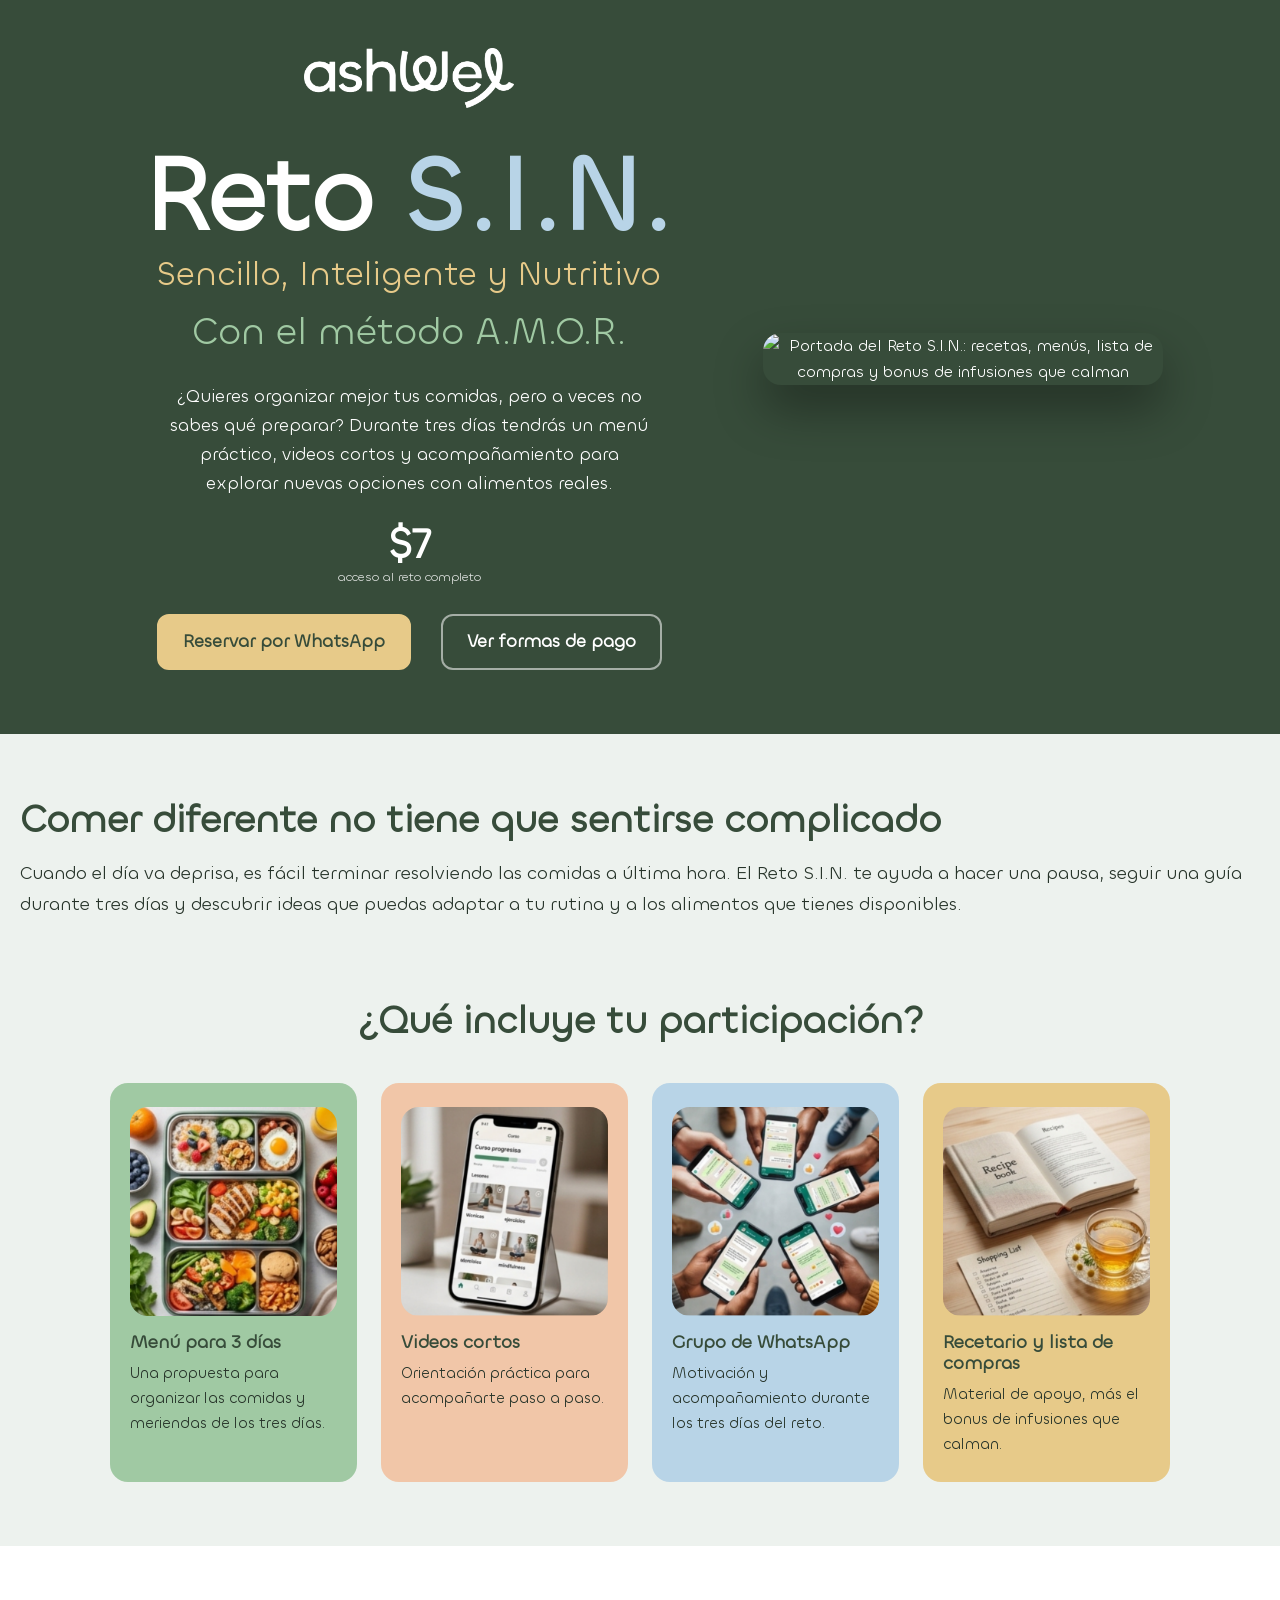
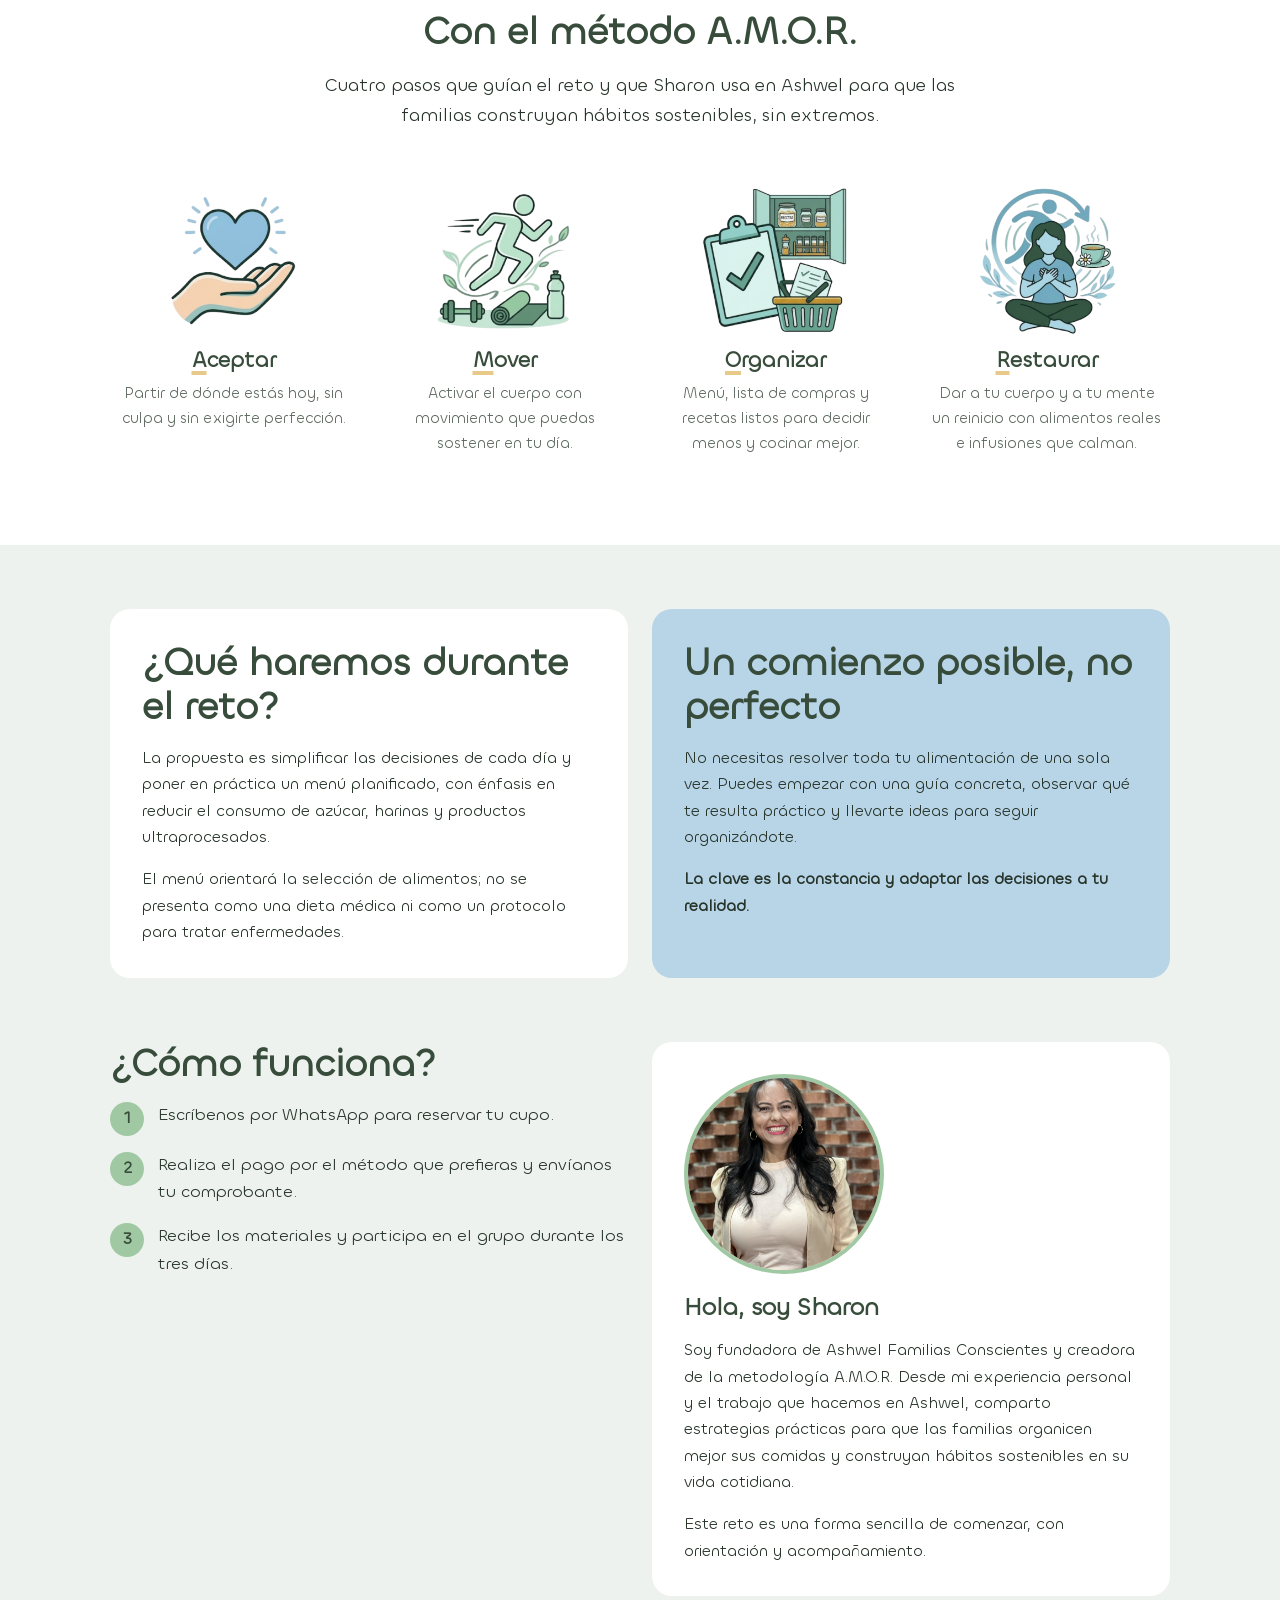
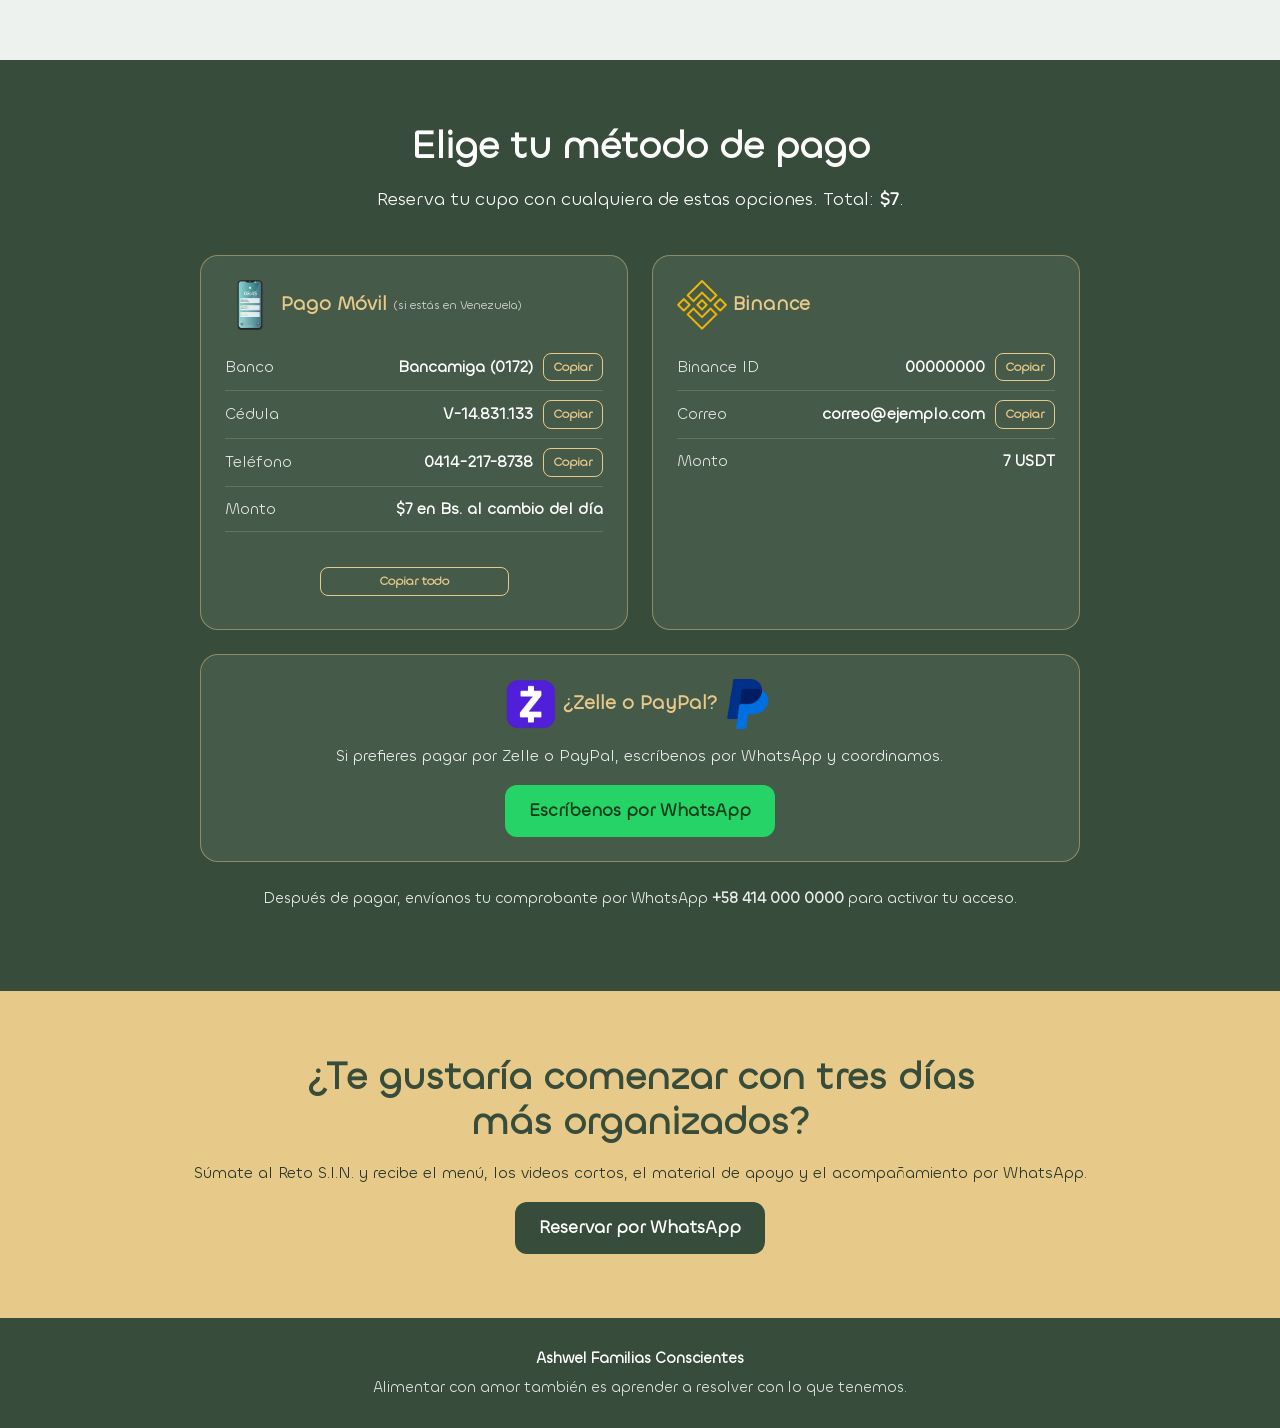
==== commit eed526f0: "Fix payment methods on Reto SIN." ====
--- a/education/sin/index.html
+++ b/education/sin/index.html
@@ -238,15 +238,20 @@
           <!-- Pago móvil -->
           <div class="col-md-6 col-lg-5">
             <div class="pay-card h-100">
-              <h3><span aria-hidden="true">📱</span> Pago Móvil <small>(si estás en Venezuela)</small></h3>
+              <h3>
+                <span aria-hidden="true">
+                  <img src="img/pago_movil.png" alt="Pago Móvil" width="50" height="50">
+                </span> 
+                Pago Móvil <small>(si estás en Venezuela)</small>
+              </h3>
               <dl class="pay-list">
                 <div><dt>Banco</dt><dd><span id="pm-banco">NOMBRE DEL BANCO</span><button type="button" class="copy" data-copy="pm-banco">Copiar</button></dd></div>
                 <div><dt>Cédula</dt><dd><span id="pm-cedula">V-00.000.000</span><button type="button" class="copy" data-copy="pm-cedula">Copiar</button></dd></div>
                 <div><dt>Teléfono</dt><dd><span id="pm-tel">0414 000 0000</span><button type="button" class="copy" data-copy="pm-tel">Copiar</button></dd></div>
                 <div><dt>Monto</dt><dd>$7 en Bs. al cambio del día</dd></div>
                 <br>
-                <div><span id="pm-todo"></span></div>
-                <div><button type="button" class="copy" data-copy="pm-todo">Copiar todo</button></div>
+                <div class="d-none"><span id="pm-todo"></span></div>
+                <div class="d-flex justify-content-center"><button type="button" class="copy copy-all" data-copy="pm-todo">Copiar todo</button></div>
               </dl>
             </div>
           </div>
@@ -254,7 +259,12 @@
           <!-- Binance -->
           <div class="col-md-6 col-lg-5">
             <div class="pay-card h-100">
-              <h3><span aria-hidden="true">🪙</span> Binance</h3>
+              <h3>
+                <span aria-hidden="true">
+                  <img src="img/binance.png" alt="Binance" width="50" height="50">
+                </span> 
+                Binance
+              </h3>
               <dl class="pay-list">
                 <div><dt>Binance ID</dt><dd><span id="bn-id">00000000</span><button type="button" class="copy" data-copy="bn-id">Copiar</button></dd></div>
                 <div><dt>Correo</dt><dd><span id="bn-mail">correo@ejemplo.com</span><button type="button" class="copy" data-copy="bn-mail">Copiar</button></dd></div>
@@ -266,7 +276,15 @@
           <!-- Zelle / PayPal -->
           <div class="col-lg-10">
             <div class="pay-card pay-other text-center">
-              <h3><span aria-hidden="true">🌎</span> ¿Zelle o PayPal?</h3>
+              <h3>
+                <span aria-hidden="true">
+                  <img src="img/zelle.png" alt="Zelle" width="50" height="50">
+                </span> 
+                ¿Zelle o PayPal?
+                <span aria-hidden="true">
+                  <img src="img/paypal.png" alt="PayPal" width="50" height="50">
+                </span>
+              </h3>
               <p>Si prefieres pagar por Zelle o PayPal, escríbenos por WhatsApp y coordinamos.</p>
               <a class="btn btn-wa btn-lg js-whatsapp" href="https://wa.me/584140000000?text=Hola%2C%20quiero%20pagar%20el%20Reto%20S.I.N.%20por%20Zelle%2FPayPal." target="_blank" rel="noopener noreferrer">Escríbenos por WhatsApp</a>
             </div>
--- a/education/sin/css/styles.css
+++ b/education/sin/css/styles.css
@@ -34,6 +34,7 @@
 .btn-wa:hover { background: #1fbd5b; color: #0b3d1c; }
 .btn-whatsapp { width: auto; }
 .btn-payments-type { width: auto; }
+.copy-all { width: 50%; }
 
 .hero { background: var(--ashwel); color: var(--white); padding: 48px 0 64px; overflow: hidden; }
 .hero-logo { height: 60px; width: auto; margin-bottom: 36px; }
@@ -49,7 +50,7 @@
 
 .include { border-radius: 18px; padding: 24px 20px; }
 .include p { margin: 0; font-size: .95rem; }
-.include-icon { font-size: 2rem; display: block; margin-bottom: 6px; }
+.include-icon { font-size: 2rem; display: block; margin-bottom: 6px; border-radius: 18px;}
 .tone-life { background: var(--life); }
 .tone-sand { background: var(--sand); }
 .tone-blue { background: var(--blue); }
@@ -117,11 +118,14 @@
   .sharon { flex-direction: column; }
   .hero-actions { flex-direction: column; align-items: center; flex-wrap: wrap; gap: 14px; margin-top: 1.6rem; }
   .pay-list > div { flex-direction: column; align-items: flex-start; gap: 4px; }
-  .pay-list dd { justify-content: flex-start; text-align: left; }
+  .pay-list dd { width: 100%; justify-content: space-between; text-align: left; }
   .hero-cover { max-width: 280px; }
   .price { font-size: 2.6rem; font-weight: 700; line-height: 1; margin-right: 8px; width: 100%;}
   .btn-whatsapp { width: 100%; }
   .btn-payments-type { width: 100%; }
+  .btn-wa { width: 100%; }
+  .btn-dark-sin { width: 100%; }
+  .copy-all { width: 100%; }
   .hero-copy { max-width: 100%; font-size: 1.1rem; padding: 0 10%;}
 }
 @media (prefers-reduced-motion: reduce) { html { scroll-behavior: auto; } }
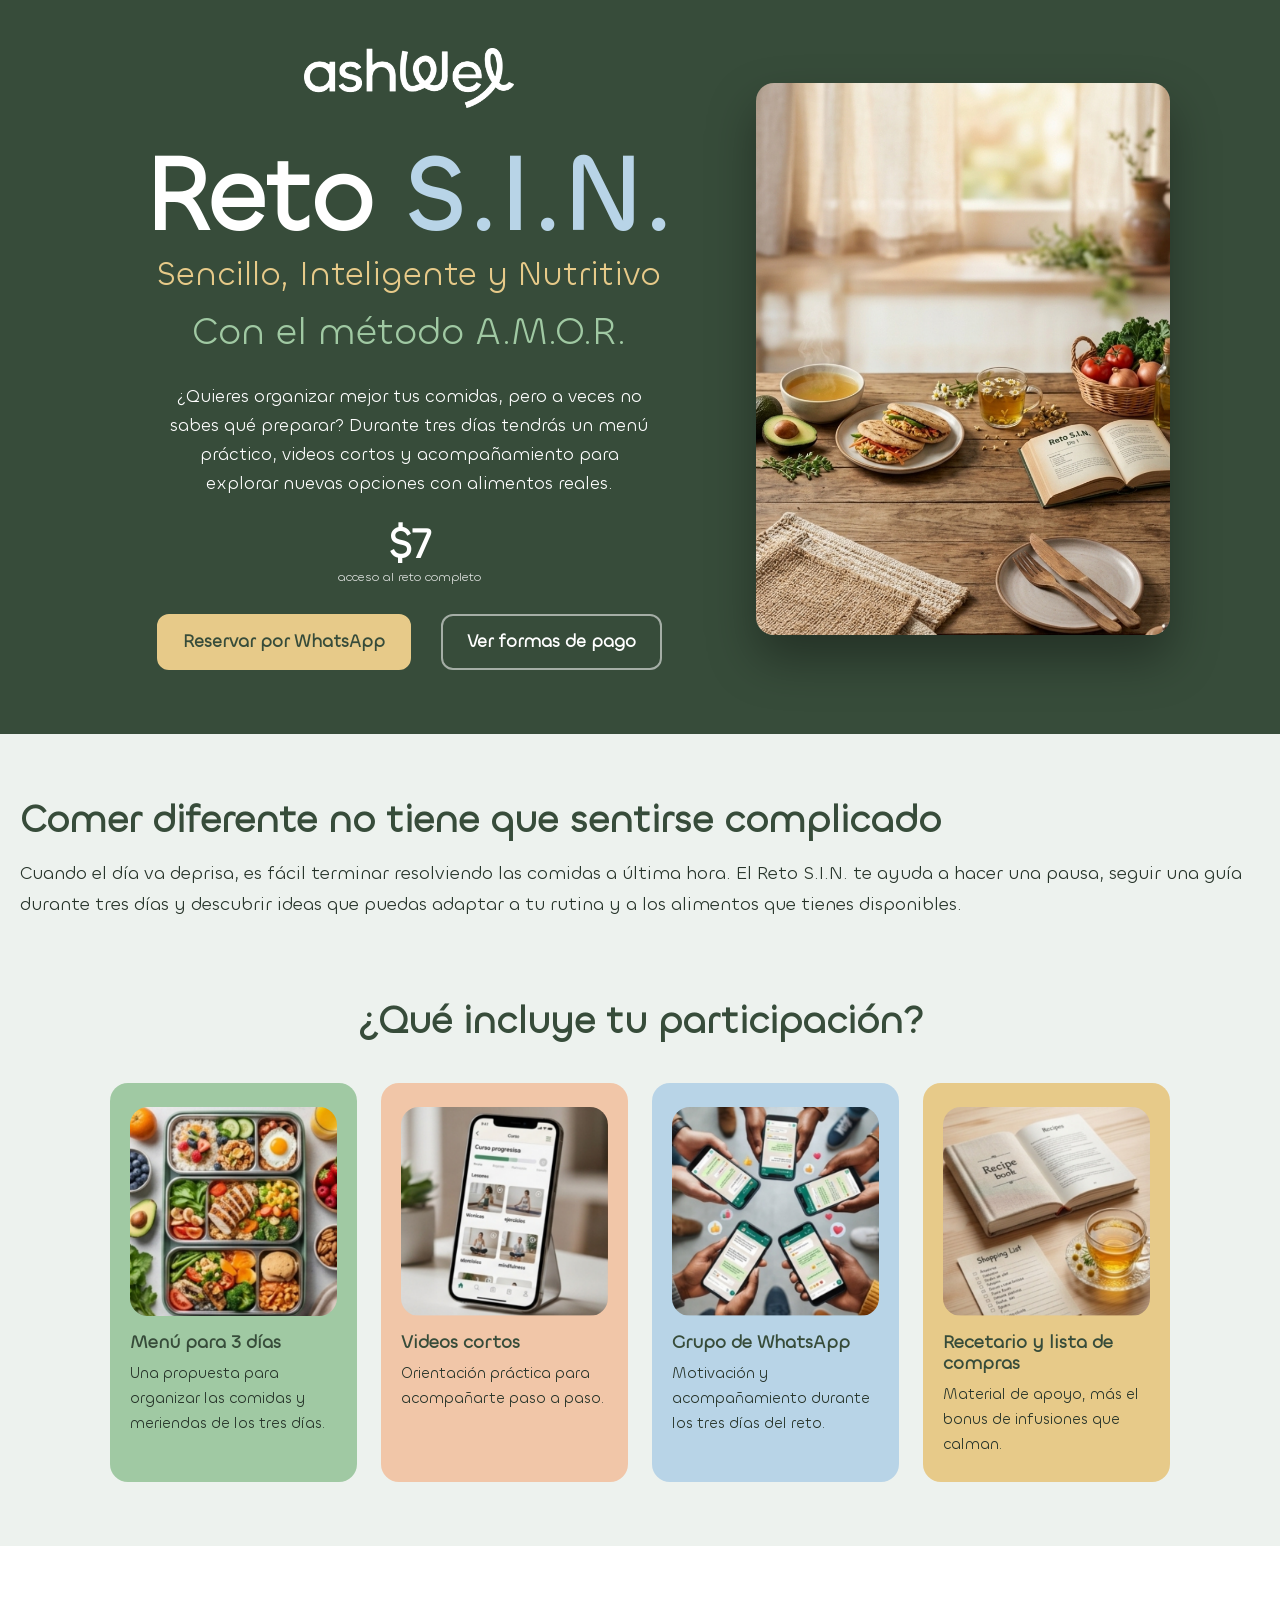
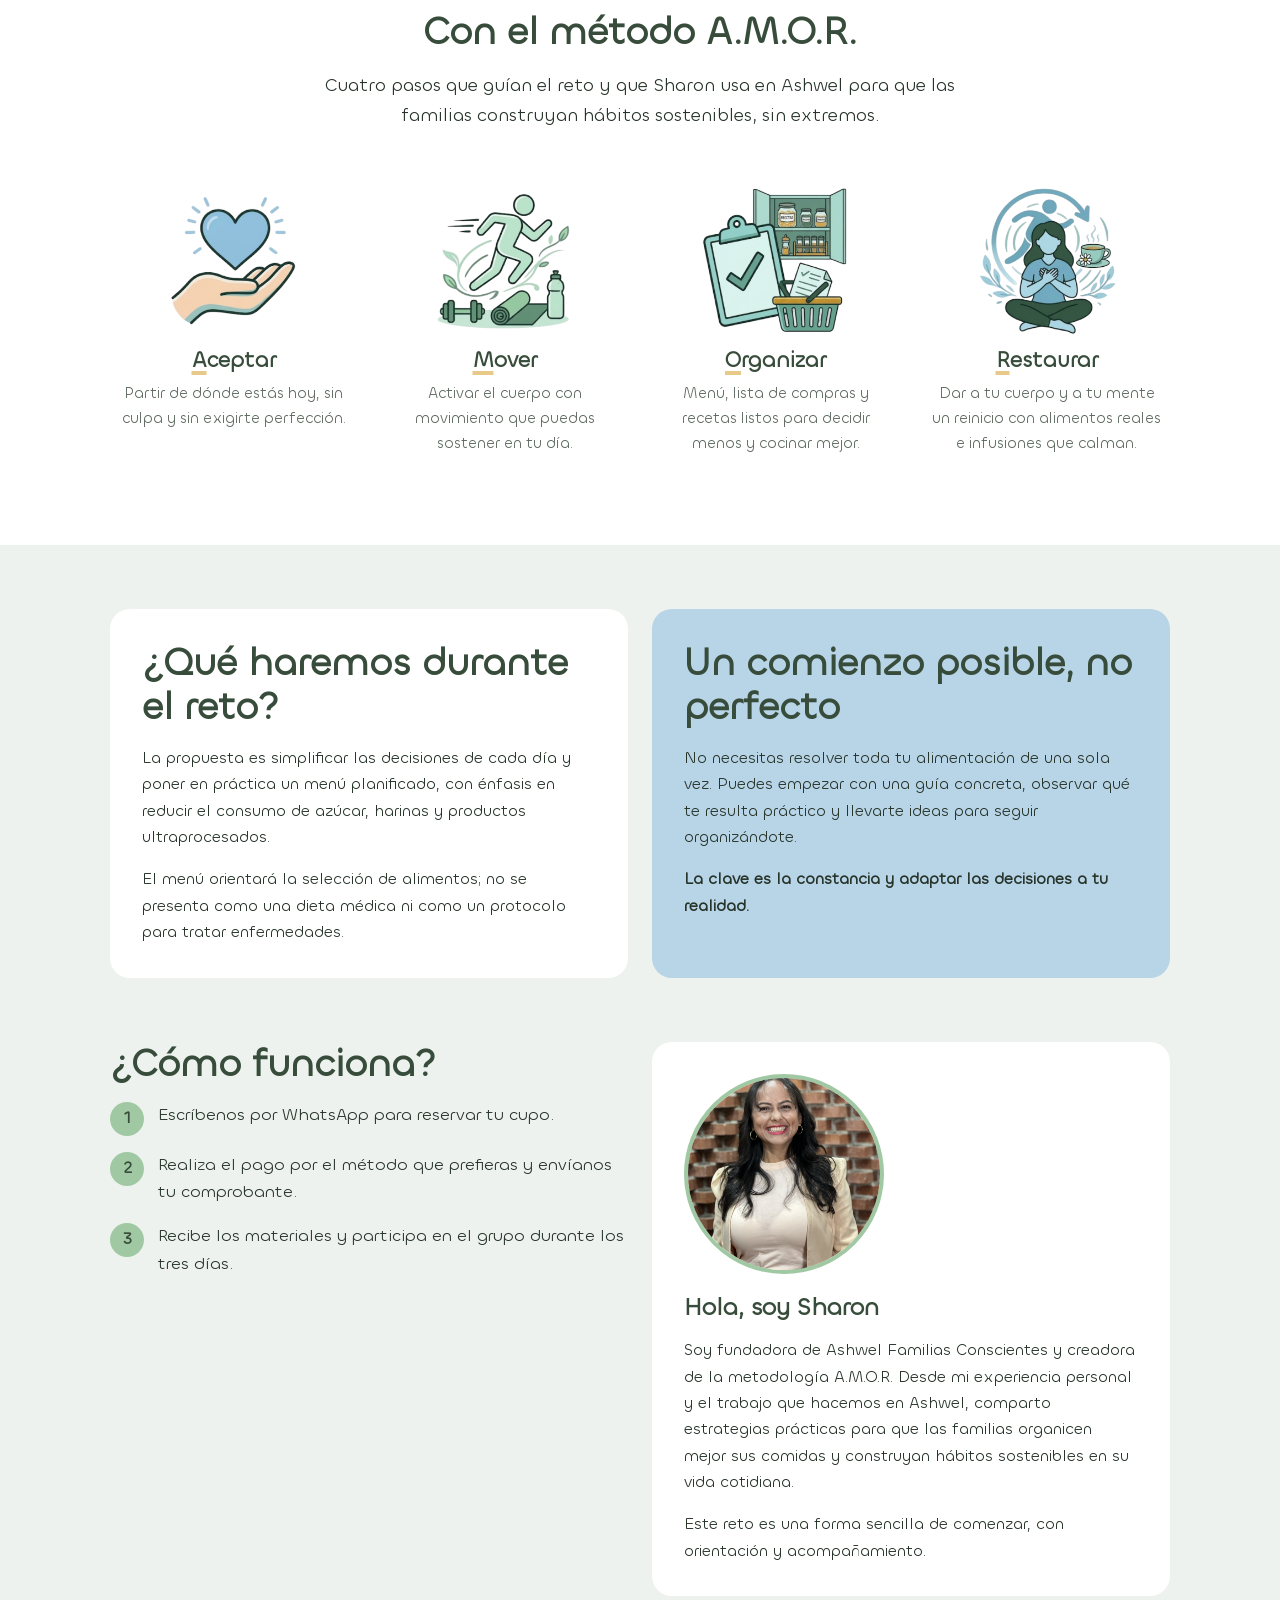
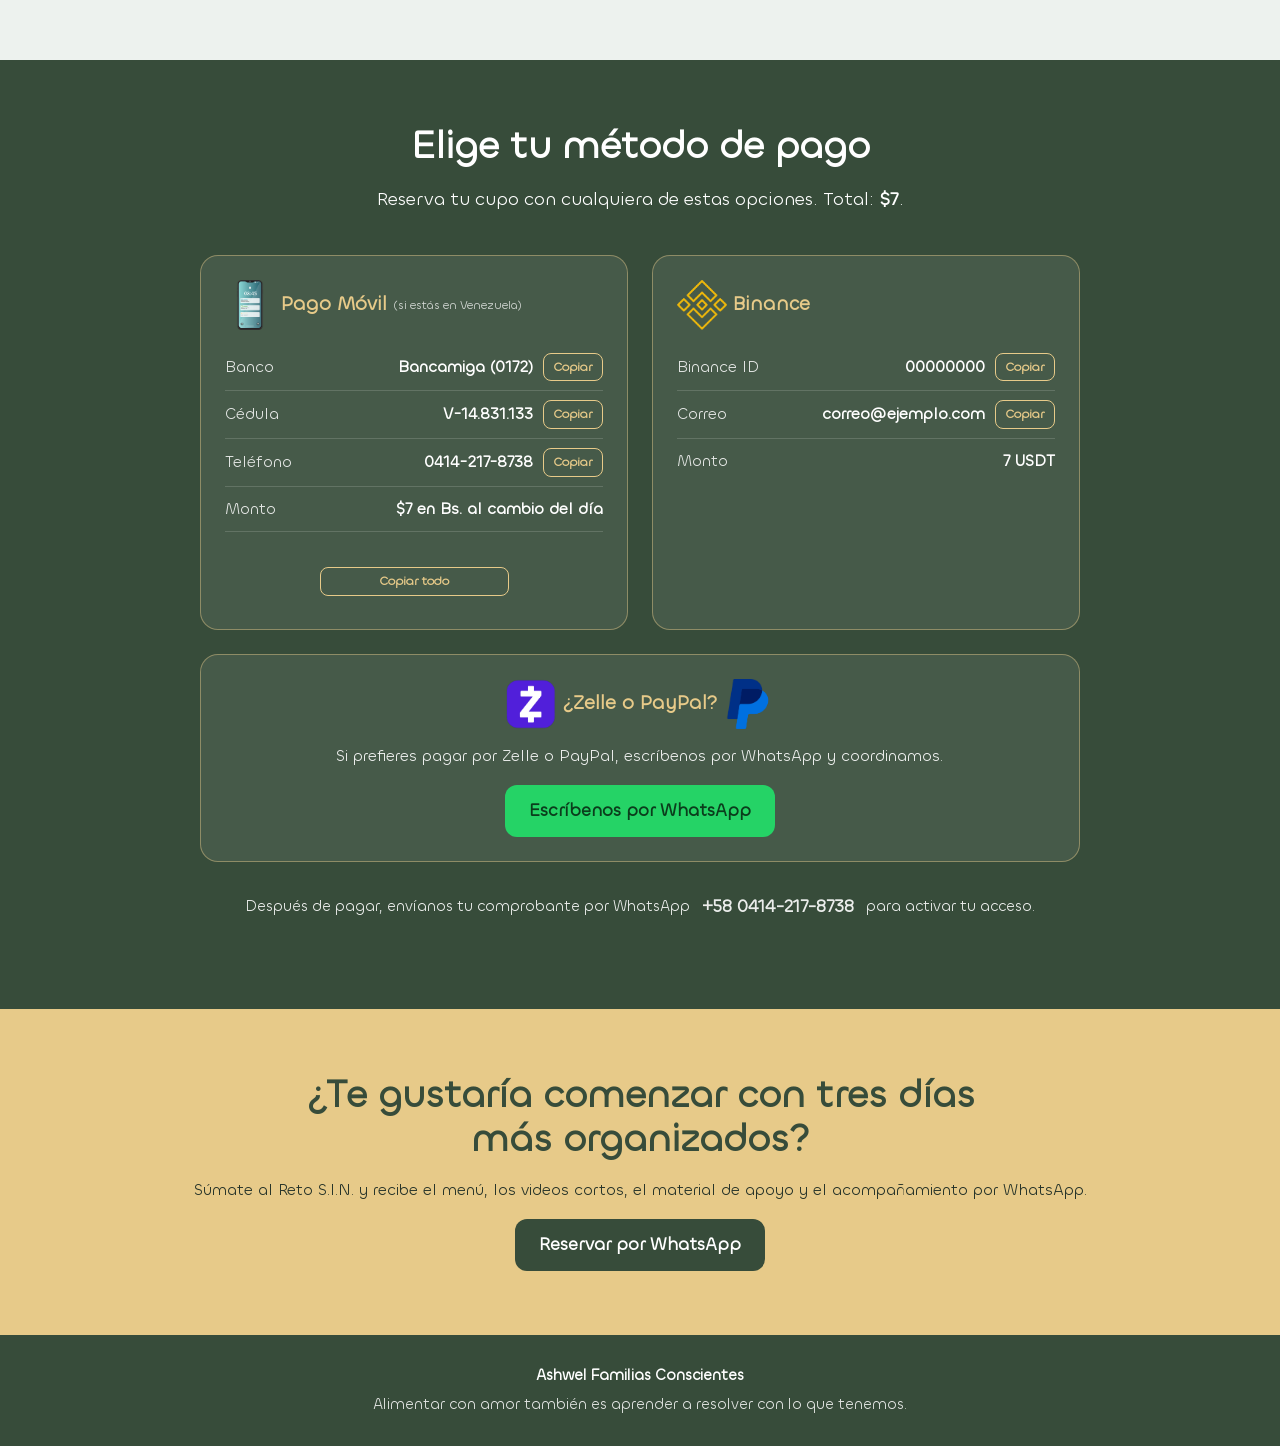
==== commit af80a6fd: "Fix hero image on Reto SIN." ====
--- a/education/sin/index.html
+++ b/education/sin/index.html
@@ -18,16 +18,16 @@
   <meta property="og:type" content="website">
   <meta property="og:locale" content="es_LA">
   <meta property="og:site_name" content="Ashwel Familias Conscientes">
-  <meta property="og:title" content="Reto S.I.N. · Reset Consciente en 3 Días">
-  <meta property="og:description" content="Sencillo, Inteligente y Nutritivo. Menú, recetas, lista de compras y acompañamiento por WhatsApp.">
+  <meta property="og:title" content="Reto S.I.N. · Sencillo, Inteligente y Nutritivo · Reset Consciente en 3 Días.">
+  <meta property="og:description" content=" Durante tres días tendrás un menú práctico, videos cortos y acompañamiento para explorar nuevas opciones con alimentos reales.">
   <meta property="og:url" content="https://ashwel.com/education/sin/">
-  <meta property="og:image" content="https://ashwel.com/education/sin/img/og-reto-sin.jpg">
-  <meta property="og:image:width" content="1200">
-  <meta property="og:image:height" content="630">
+  <meta property="og:image" content="https://ashwel.com/education/sin/img/portada-reto-sin.png">
+  <meta property="og:image:width" content="800">
+  <meta property="og:image:height" content="1066">
   <meta name="twitter:card" content="summary_large_image">
-  <meta name="twitter:title" content="Reto S.I.N. · Reset Consciente en 3 Días">
-  <meta name="twitter:description" content="Sencillo, Inteligente y Nutritivo. Menú, recetas, lista de compras y acompañamiento por WhatsApp.">
-  <meta name="twitter:image" content="https://ashwel.com/education/sin/img/og-reto-sin.jpg">
+  <meta name="twitter:title" content="Reto S.I.N. · Sencillo, Inteligente y Nutritivo · Reset Consciente en 3 Días">
+  <meta name="twitter:description" content="Sencillo, Inteligente y Nutritivo. Durante tres días tendrás un menú práctico, videos cortos y acompañamiento para explorar nuevas opciones con alimentos reales.">
+  <meta name="twitter:image" content="https://ashwel.com/education/sin/img/portada-reto-sin.png">
 
   <!-- Bootstrap 5 + Bootstrap Icons -->
   <link href="https://cdn.jsdelivr.net/npm/bootstrap@5.3.3/dist/css/bootstrap.min.css" rel="stylesheet">
@@ -292,7 +292,10 @@
         </div>
         <p class="text-center pay-note">
           Después de pagar, envíanos tu comprobante por WhatsApp
-          <strong>+58 414 000 0000</strong> para activar tu acceso.
+          <a class="btn js-whatsapp p-2" href="https://wa.me/584140000000?text=Hola%2C%20quiero%20reportar%20mi%20comprobante%20de%20pago%20del%20Reto%20S.I.N." target="_blank" rel="noopener noreferrer">
+            <strong class="cellphone pay">0414-000-0000</strong>
+          </a>
+          para activar tu acceso.
         </p>
       </div>
     </section>
--- a/education/sin/css/styles.css
+++ b/education/sin/css/styles.css
@@ -46,7 +46,7 @@
 .hero-actions { display: flex; flex-wrap: wrap; align-items: center; gap: 30px; margin-top: 1.6rem; }
 .price { font-size: 2.6rem; font-weight: 700; line-height: 1; width: 100%; }
 .price small { display: block; font-size: .8rem; font-weight: 400; margin-top: 6px; opacity: .85; }
-.hero-cover { width: 100%; max-width: 400px; height: auto; border-radius: 18px; box-shadow: 0 24px 48px rgba(0,0,0,.35); }
+.hero-cover { width: 100%; max-width: 100%; height: auto; border-radius: 18px; box-shadow: 0 24px 48px rgba(0,0,0,.35); }
 
 .include { border-radius: 18px; padding: 24px 20px; }
 .include p { margin: 0; font-size: .95rem; }
@@ -96,6 +96,7 @@
 
 @media (max-width: 992px) {
   .hero-actions { flex-direction: row; align-items: center; flex-wrap: wrap; gap: 30px; margin-top: 1.6rem; }
+  .hero-cover { max-width: 400px; }
   .price { font-size: 2.6rem; font-weight: 700; line-height: 1; width: 100%;}
   .btn-whatsapp { width: auto; }
   .btn-payments-type { width: auto; }
@@ -110,6 +111,7 @@
   .btn-whatsapp { width: auto; }
   .btn-payments-type { width: auto; }
   .hero-copy { max-width: 100%; font-size: 1.1rem; padding: 0 10%;}
+  .hero-cover { max-width: 400px; }
 }
 
 @media (max-width: 575.98px) {
